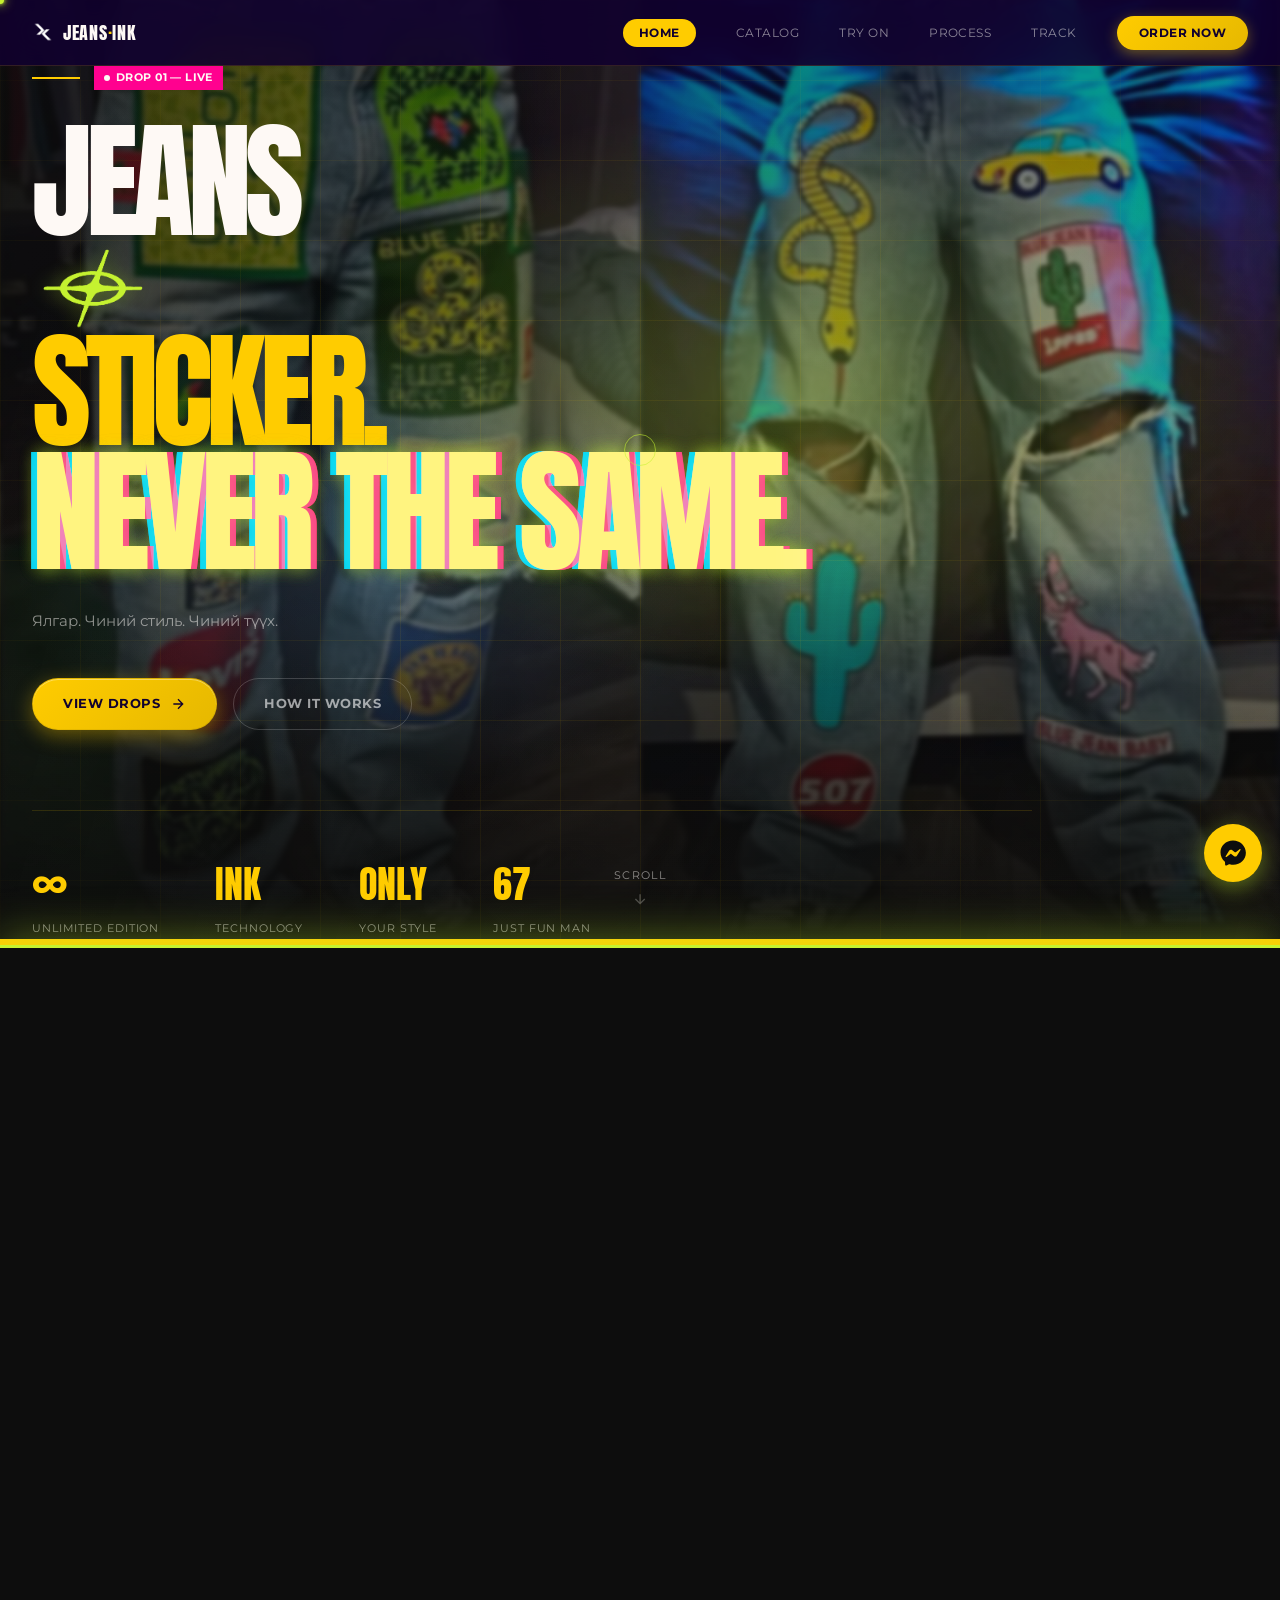
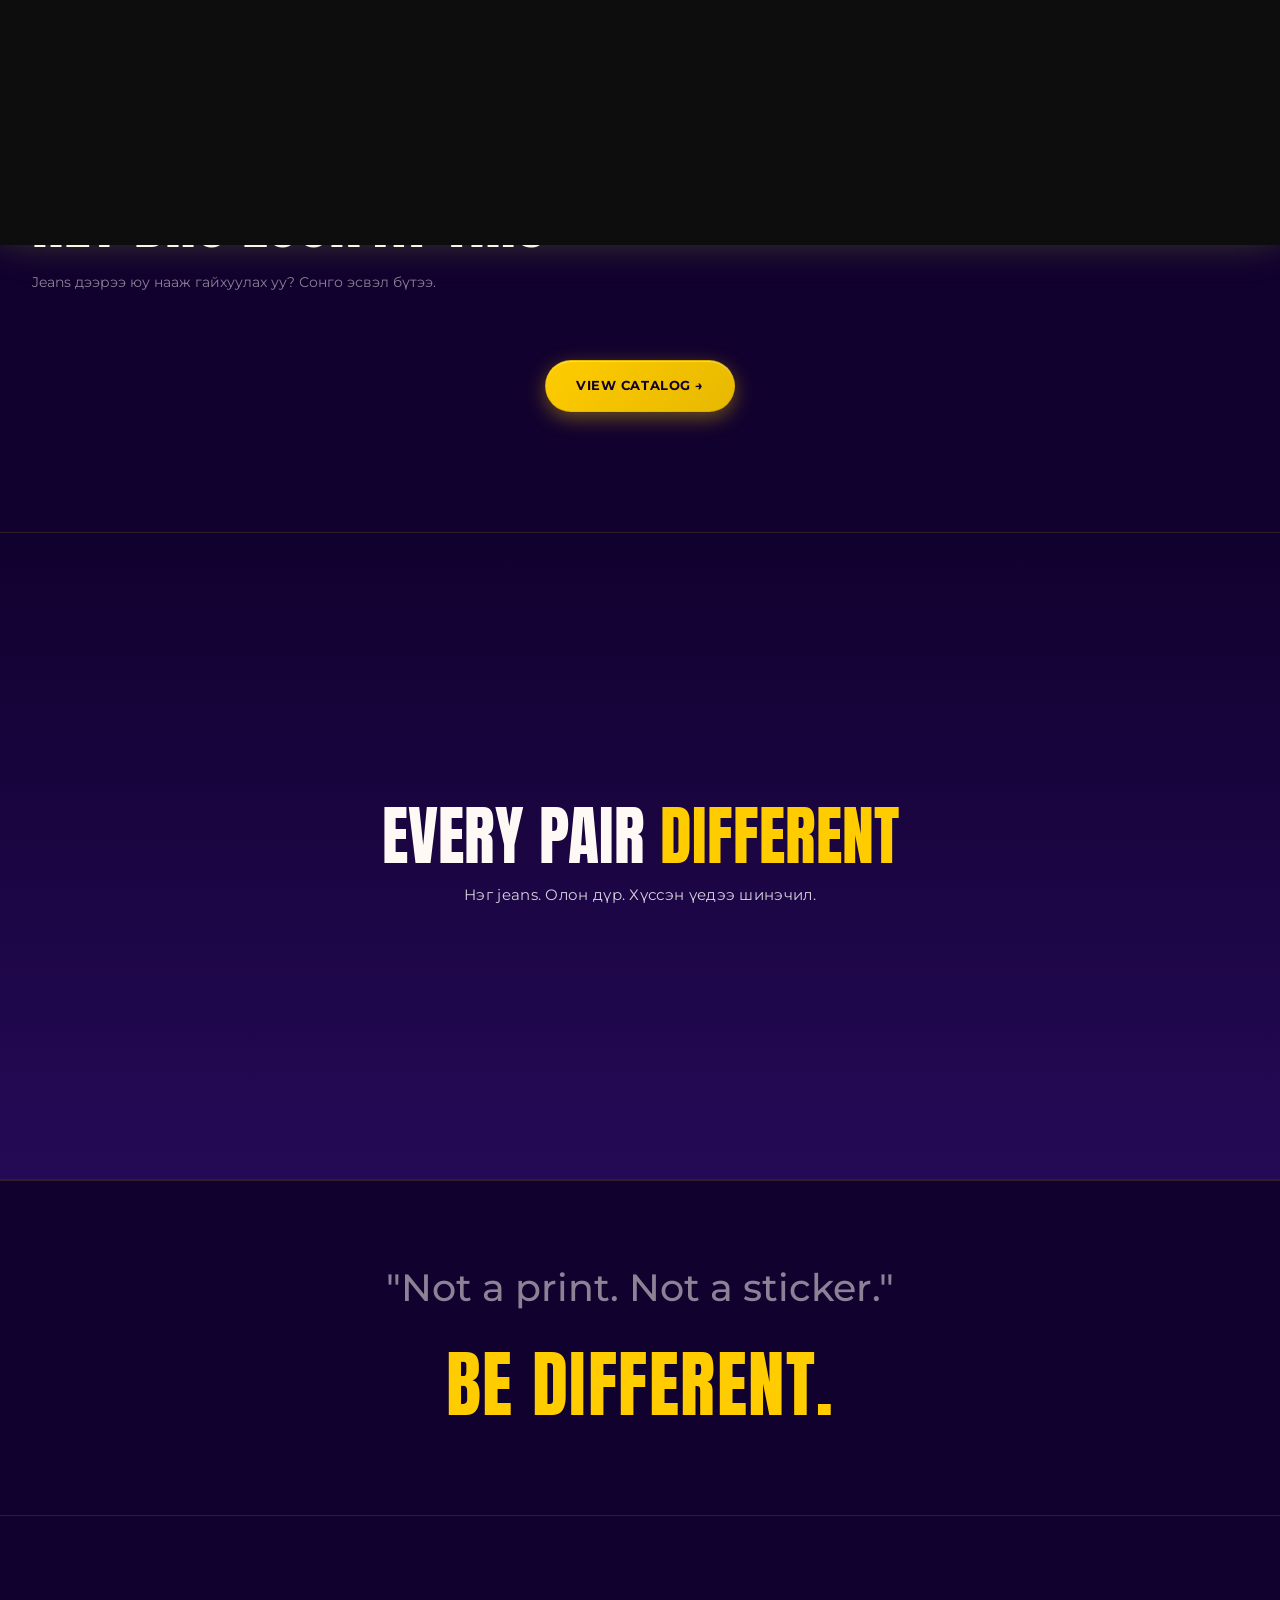
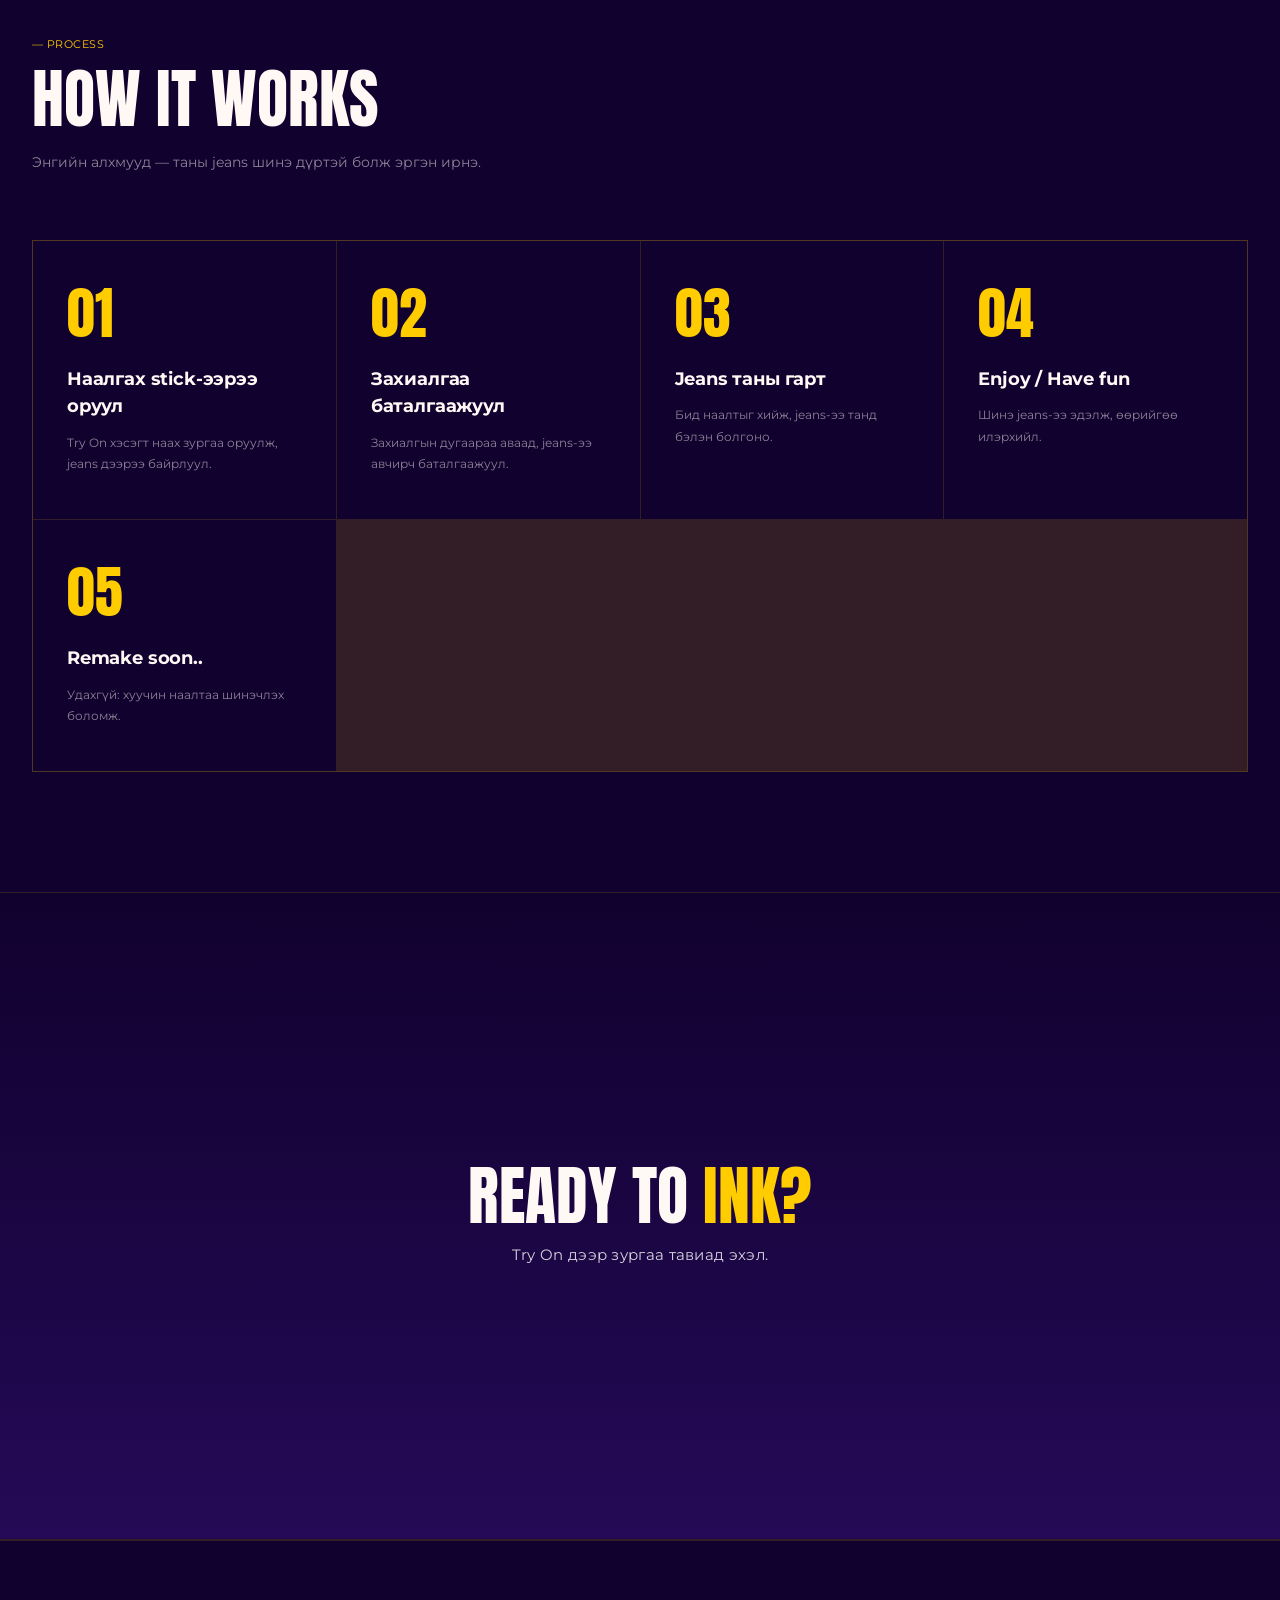
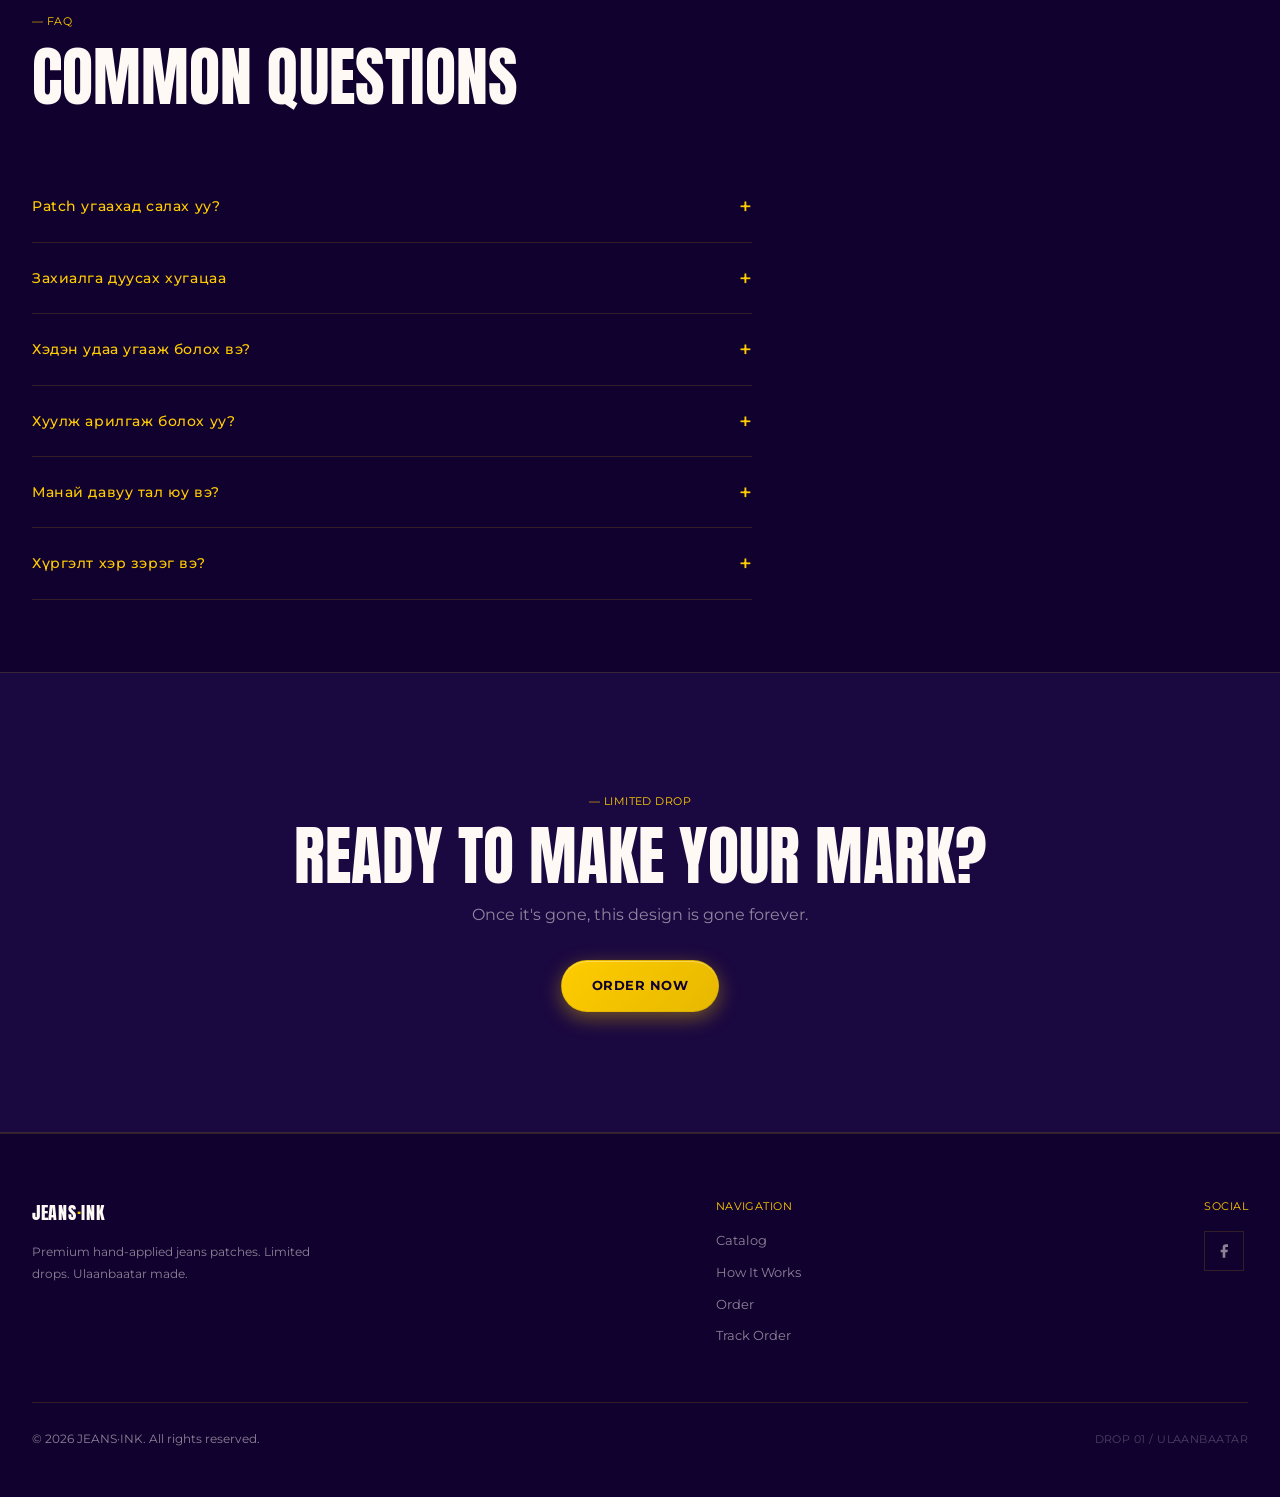
==== index.html @ ff785c1e "fix: restore HTML encoding (UTF-8) broken by PowerShell Set-Content Mongolian Cyrillic and special c" ====
<!DOCTYPE html>
<html lang="mn">
<head>
  <meta charset="UTF-8">
  <meta name="viewport" content="width=device-width, initial-scale=1.0">
  <meta name="description" content="Өөрийн jeans дээрээ премиум наалт (patch). Нэг jeans, мянган дүр. A4 29,000₮ / A3 49,000₮. Улаанбаатар.">
  <meta property="og:type" content="website">
  <meta property="og:site_name" content="JEANS·INK">
  <meta property="og:title" content="JEANS·INK — Premium jeans patches">
  <meta property="og:description" content="Өөрийн jeans дээрээ премиум наалт. Нэг jeans, мянган дүр.">
  <meta property="og:url" content="https://jeans-ink.pages.dev/">
  <meta property="og:image" content="https://jeans-ink.pages.dev/assets/og.jpg?v=1">
  <meta property="og:image:width" content="1200">
  <meta property="og:image:height" content="630">
  <meta name="twitter:card" content="summary_large_image">
  <meta name="theme-color" content="#0D0D0D">
  <title>JEANS INK — Premium Jeans Patch | UB</title>
  <meta name="description" content="Limited edition jeans patches. Hand-applied. Made in Ulaanbaatar.">
  <link rel="stylesheet" href="css/style.css?v=17">
  <style>
    /* Home-specific extras */
    .featured-strip {
      background: var(--accent);
      padding: 12px 0; overflow: hidden;
      white-space: nowrap;
    }
    .featured-strip-inner {
      display: inline-flex; gap: 48px;
      animation: marquee 18s linear infinite;
      font-family: 'Montserrat', monospace;
      font-size: 0.75rem; font-weight: 700;
      letter-spacing: 0.12em; text-transform: uppercase;
      color: #0E0E0E;
    }
    @keyframes marquee { from{transform:translateX(0)} to{transform:translateX(-50%)} }

    .home-catalog-preview {
      display: grid;
      grid-template-columns: repeat(4, 1fr);
      gap: 16px;
    }
    @media(max-width:900px){ .home-catalog-preview{grid-template-columns:repeat(2,1fr);} }
    @media(max-width:480px){ .home-catalog-preview{grid-template-columns:repeat(2,1fr); gap:10px;} }

    .preview-card {
      aspect-ratio: 1;
      background: var(--bg-2);
      border: 1px solid var(--border);
      border-radius: 8px;
      display: flex; align-items: center; justify-content: center;
      position: relative; overflow: hidden;
      transition: all 0.3s;
    }
    .preview-card:hover {
      border-color: var(--accent);
      transform: scale(1.02);
    }
    .preview-card svg { width: 50%; height: 50%; opacity: 0.85; }
    .preview-card-label {
      position: absolute; bottom: 10px; left: 10px;
      font-family: 'Montserrat', monospace;
      font-size: 0.6rem; color: var(--text-muted);
      letter-spacing: 0.08em;
    }

    .brand-statement {
      padding: 80px 0;
      border-top: 1px solid var(--border);
      border-bottom: 1px solid var(--border);
      text-align: center;
    }
    .brand-statement blockquote {
      font-size: clamp(1.4rem, 3.5vw, 2.4rem);
      font-weight: 500; line-height: 1.4;
      color: var(--text-muted); max-width: 800px;
      margin: 0 auto;
    }
    .brand-statement blockquote em { font-style: normal; color: var(--text); }

    .faq-list { display: flex; flex-direction: column; gap: 0; }
    .faq-item {
      border-bottom: 1px solid var(--border);
      padding: 24px 0;
    }
    .faq-q {
      display: flex; align-items: center; justify-content: space-between;
      cursor: pointer; font-weight: 500; font-size: 1rem;
    }
    .faq-q { gap: 16px; }
    .faq-q > span:first-child { flex: 1; color: var(--accent); }   /* асуултын текст — neon ногоон */
    .faq-icon {
      color: var(--accent); font-size: 1.4rem; line-height: 1;
      display: inline-block; flex-shrink: 0;
      transition: transform 0.35s cubic-bezier(.34,1.56,.64,1);
    }
    .faq-q:hover .faq-icon { transform: scale(1.18); }
    .faq-a {
      overflow: hidden; max-height: 0; opacity: 0;
      margin-top: 0; transform: translateY(-6px) scale(.98);
      font-size: 0.9rem; color: var(--text-muted); line-height: 1.7;
      transition: max-height .45s cubic-bezier(.22,1,.36,1),
                  opacity .3s ease,
                  transform .42s cubic-bezier(.34,1.56,.64,1),
                  margin-top .3s ease;
    }
    .faq-item.open .faq-a {
      max-height: 500px; opacity: 1; margin-top: 14px;
      transform: translateY(0) scale(1);
      animation: faqPop 0.45s cubic-bezier(.34,1.56,.64,1);
    }
    .faq-item.open .faq-icon { transform: rotate(45deg) scale(1.15); }
    @keyframes faqPop {
      0%   { transform: translateY(-6px) scale(.97); }
      55%  { transform: translateY(0) scale(1.02); }
      100% { transform: translateY(0) scale(1); }
    }

    /* ── Animated hero background ── */
    .hero-bg-img { position:absolute; inset:0; z-index:0; overflow:hidden; }
    .hero-bg-img::before {
      content:''; position:absolute; inset:-6%;
      background:url('assets/baba.webp?v=1') center/cover no-repeat;
      filter: blur(2px) brightness(0.92) saturate(1.22);
      transform: scale(1.08);
      animation: heroKen 28s ease-in-out infinite alternate;
      will-change: transform;
    }
    .hero-bg-img::after {
      content:''; position:absolute; inset:0;
      background:
        linear-gradient(105deg, rgba(13,13,13,0.82) 0%, rgba(13,13,13,0.42) 48%, rgba(13,13,13,0.18) 100%),
        linear-gradient(to bottom, rgba(13,13,13,0.12) 58%, #0D0D0D 100%);
    }
    @keyframes heroKen {
      0%   { transform: scale(1.08) translate(0,0); }
      100% { transform: scale(1.2) translate(-2.5%, -2%); }
    }
    /* neon glow pulse over the scene */
    .hero-bg-img .hero-glow {
      position:absolute; inset:0; z-index:1; pointer-events:none;
      background:
        radial-gradient(ellipse 55% 45% at 62% 42%, rgba(197,242,48,0.28), transparent 70%),
        radial-gradient(ellipse 40% 35% at 30% 60%, rgba(99,179,237,0.18), transparent 72%);
      animation: heroGlow 5s ease-in-out infinite;
    }
    @keyframes heroGlow { 0%,100%{ opacity:.55 } 50%{ opacity:1 } }
    .hero-bg-grid { z-index:0; }
    /* Утсанд босоо crop ашиглах */
    @media (max-width:600px) {
      .hero-bg-img::before { background-image:url('assets/tete.webp?v=2'); filter: blur(2px) brightness(0.9) saturate(1.22); }
    }
    /* keep each headline line on a single row + size to fill mobile width */
    .hero-title { font-size: clamp(2.6rem, 12.2vw, 8rem); letter-spacing:-0.05em;
      white-space:nowrap; word-break:keep-all; overflow-wrap:normal; }
    .hero-title .hl1 { white-space:nowrap; display:inline-block; }
    .hero-glitch { font-size:1.06em; white-space:nowrap; display:inline-block; }
    /* star icon replacing the "+" in the headline */
    .hero-star { height:0.72em; width:auto; vertical-align:-0.06em; margin:0 0.04em;
      filter: drop-shadow(0 0 10px rgba(197,242,48,0.45));
      animation: starSpin 9s linear infinite; transform-origin:50% 50%; }
    @keyframes starSpin { to { transform: rotate(360deg); } }
    @media (prefers-reduced-motion: reduce) { .hero-star { animation:none; } }
    /* ── Hero "Never the same." — horizontal glitch + scatter/mass effect ── */
    .hero-glitch { position:relative; display:inline-block;
      text-shadow: 6px 0 rgba(255,46,99,.7), -6px 0 rgba(0,200,255,.6), 0 0 18px rgba(197,242,48,.25);
      animation: glitchFlick 2.4s infinite steps(1); }
    .hero-glitch::before, .hero-glitch::after {
      content:attr(data-text); position:absolute; left:0; top:0; width:100%; pointer-events:none;
    }
    .hero-glitch::before { color:#C5F230; animation:glitchA 1.6s infinite steps(1); }
    .hero-glitch::after  { color:#ff2e63; animation:glitchB 1.1s infinite steps(1); mix-blend-mode:screen; }
    /* horizontal scan band sweeping left→right */
    .hg-scan { position:absolute; left:0; top:0; width:100%; height:100%; pointer-events:none; z-index:2;
      background:linear-gradient(90deg,#3b6bff,#a855f7,#6d8bff); -webkit-background-clip:text; background-clip:text; color:transparent;
      -webkit-mask-image:linear-gradient(to right, transparent 30%, #000 42%, #000 58%, transparent 70%);
              mask-image:linear-gradient(to right, transparent 30%, #000 42%, #000 58%, transparent 70%);
      -webkit-mask-size:320% 100%; mask-size:320% 100%;
      animation:hgScan 2.2s linear infinite; mix-blend-mode:screen; }
    @keyframes hgScan { 0%{ -webkit-mask-position:0 0; mask-position:0 0; } 100%{ -webkit-mask-position:100% 0; mask-position:100% 0; } }
    /* glitchA — horizontal slices shift left/right only */
    @keyframes glitchA {
      0%   { clip-path:inset(0 0 88% 0);   transform:translate(-18px, 0) skewX(-3deg); }
      10%  { clip-path:inset(12% 0 72% 0); transform:translate(22px, 0); }
      20%  { clip-path:inset(30% 0 55% 0); transform:translate(-14px, 0) skewX(2deg); }
      30%  { clip-path:inset(55% 0 28% 0); transform:translate(26px, 0); }
      40%  { clip-path:inset(72% 0 10% 0); transform:translate(-20px, 0) skewX(-4deg); }
      50%  { clip-path:inset(20% 0 68% 0); transform:translate(16px, 0); }
      60%  { clip-path:inset(44% 0 40% 0); transform:translate(-28px, 0) skewX(3deg); }
      70%  { clip-path:inset(80% 0 5% 0);  transform:translate(12px, 0); }
      80%  { clip-path:inset(8% 0 80% 0);  transform:translate(-22px, 0) skewX(-2deg); }
      90%  { clip-path:inset(60% 0 22% 0); transform:translate(30px, 0); }
      100% { clip-path:inset(35% 0 48% 0); transform:translate(-10px, 0); }
    }
    /* glitchB — different slices, opposite side shifts + scatter */
    @keyframes glitchB {
      0%   { clip-path:inset(5% 0 85% 0);  transform:translate(20px, 0) scaleX(1.03); }
      14%  { clip-path:inset(66% 0 18% 0); transform:translate(-24px, 0); }
      28%  { clip-path:inset(38% 0 44% 0); transform:translate(32px, 0) scaleX(0.97) skewX(-5deg); }
      42%  { clip-path:inset(16% 0 70% 0); transform:translate(-16px, 0); }
      56%  { clip-path:inset(78% 0 8% 0);  transform:translate(28px, 0) scaleX(1.04); }
      70%  { clip-path:inset(50% 0 32% 0); transform:translate(-32px, 0) skewX(4deg); }
      84%  { clip-path:inset(24% 0 58% 0); transform:translate(18px, 0); }
      100% { clip-path:inset(90% 0 2% 0);  transform:translate(-26px, 0) scaleX(0.96); }
    }
    /* mass scatter — whole text жирэлзэх */
    @keyframes glitchFlick {
      0%,4%,6%,12%,14%,100% { opacity:1;  transform:none; }
      5%   { opacity:.6; transform:translate(-4px,0) skewX(-2deg); }
      13%  { opacity:.8; transform:translate(5px,0)  scaleX(1.02); }
      48%  { opacity:1;  transform:none; }
      49%  { opacity:.75; transform:translate(-6px,0) skewX(3deg); }
      50%  { opacity:1;  transform:none; }
      74%  { opacity:1;  transform:none; }
      75%  { opacity:.5; transform:translate(8px,0) scaleX(0.98) skewX(-4deg); }
      76%  { opacity:1;  transform:none; }
    }
    @media (prefers-reduced-motion: reduce) {
      .hero-bg-img::before, .hero-bg-img .hero-glow { animation:none; }
      .hero-glitch { animation:none; text-shadow:none; }
      .hero-glitch::before, .hero-glitch::after { animation:none; content:none; }
      .hg-scan { display:none; }
    }
  </style>
</head>
<body class="theme-dark">

<!-- ── NAV ── -->
<nav class="nav">
  <div class="container nav-inner">
    <a href="index.html" class="nav-logo mono"><img src="assets/logo-nav.png" alt="JEANS·INK" style="margin-right:9px">JEANS<span>·</span>INK</a>
    <ul class="nav-links">
      <li><a href="index.html">Home</a></li>
      <li><a href="catalog.html">Catalog</a></li>
      <li><a href="mockup.html">Try On</a></li>
      <li><a href="how-it-works.html">Process</a></li>
      <li><a href="track.html">Track</a></li>
      <li><a href="order.html" class="nav-cta">Order Now</a></li>
    </ul>
    <button class="nav-burger" id="navBurger" aria-label="Menu">
      <span></span><span></span><span></span>
    </button>
  </div>
</nav>
<div class="nav-mobile" id="navMobile">
  <a href="index.html">Home</a>
  <a href="catalog.html">Catalog</a>
  <a href="mockup.html">Try On</a>
  <a href="how-it-works.html">Process</a>
  <a href="track.html">Track Order</a>
  <a href="order.html">Order Now →</a>
</div>

<!-- ── HERO ── -->
<section class="hero">
  <div class="hero-bg-img"><div class="hero-glow"></div></div>
  <div class="hero-bg-grid"></div>
  <div class="container">
    <div class="hero-content">
      <div class="hero-eyebrow">
        <div class="hero-eyebrow-line"></div>
        <span class="badge badge-live mono">Drop 01 — Live</span>
      </div>

      <h1 class="hero-title">
        <span class="hl1">Jeans <img src="assets/star-icon.png?v=1" alt="+" class="hero-star"> <em>Sticker.</em></span><br>
        <em class="hero-glitch" data-text="Never the same."><span class="hg-scan" aria-hidden="true">Never the same.</span>Never the same.</em>
      </h1>

      <p class="hero-sub">
        Ялгар. Чиний стиль. Чиний түүх.
      </p>

      <div class="hero-actions">
        <a href="catalog.html" class="btn btn-primary">
          View Drops
          <svg width="16" height="16" viewBox="0 0 24 24" fill="none" stroke="currentColor" stroke-width="2"><path d="M5 12h14M12 5l7 7-7 7"/></svg>
        </a>
        <a href="how-it-works.html" class="btn btn-outline" style="color:rgba(255,255,255,0.7);border-color:rgba(255,255,255,0.22);opacity:0.85">How It Works</a>
      </div>

      <div class="hero-stats">
        <div class="stat-item">
          <span class="stat-num" style="font-family:'Montserrat',sans-serif;font-weight:800">∞</span>
          <span class="stat-label">Unlimited edition</span>
        </div>
        <div class="stat-item">
          <span class="stat-num">INK</span>
          <span class="stat-label">Technology</span>
        </div>
        <div class="stat-item">
          <span class="stat-num">ONLY</span>
          <span class="stat-label">Your style</span>
        </div>
        <div class="stat-item">
          <span class="stat-num">67</span>
          <span class="stat-label">just fun man</span>
        </div>
      </div>
    </div>
  </div>
  <div class="hero-scroll">
    <span>Scroll</span>
    <svg viewBox="0 0 24 24" fill="none" stroke="currentColor" stroke-width="2"><path d="M12 5v14M5 12l7 7 7-7"/></svg>
  </div>
</section>

<!-- ── MARQUEE ── -->
<div class="featured-strip">
  <div class="featured-strip-inner">
    <span>ONLY ON JEANS</span><span>·</span>
    <span>INK TECHNOLOGY</span><span>·</span>
    <span>LIMITED EDITION</span><span>·</span>
    <span>HAND APPLIED</span><span>·</span>
    <span>JEANS-INK</span><span>·</span>
    <span>YOUR CHOICE</span><span>·</span>
    <span>DIFFERENT</span><span>·</span>
    <span>ONLY ON JEANS</span><span>·</span>
    <span>INK TECHNOLOGY</span><span>·</span>
    <span>LIMITED EDITION</span><span>·</span>
    <span>HAND APPLIED</span><span>·</span>
    <span>JEANS-INK</span><span>·</span>
    <span>YOUR CHOICE</span><span>·</span>
    <span>DIFFERENT</span><span>·</span>
  </div>
</div>

<!-- IMG BAND 1 -->
<section class="imgband" style="background-image:url('assets/bg-2.jpg')">
  <div class="imgband-inner">
    <h2>Your jeans. <em>Your story.</em></h2>
    <p>Ялгар. Чиний стиль, чиний түүх.</p>
  </div>
</section>

<!-- ── CATALOG PREVIEW ── -->
<section class="section">
  <div class="container">
    <div class="section-header reveal">
      <span class="tag mono">— DROP 01</span>
      <h2>Hey bro look at this</h2>
      <p>Jeans дээрээ юу нааж гайхуулах уу? Сонго эсвэл бүтээ.</p>
    </div>

    <div class="text-center reveal">
      <a href="catalog.html" class="btn btn-primary">
        View Catalog →
      </a>
    </div>
  </div>
</section>

<!-- IMG BAND 2 -->
<section class="imgband" style="background-image:url('assets/bg-3.jpg')">
  <div class="imgband-inner">
    <h2>Every pair <em>different</em></h2>
    <p>Нэг jeans. Олон дүр. Хүссэн үедээ шинэчил.</p>
  </div>
</section>

<!-- ── BRAND STATEMENT ── -->
<div class="brand-statement">
  <div class="container">
    <blockquote class="reveal">
      "Not a print. Not a sticker."<br>
      <em style="display:inline-block;margin-top:18px;font-family:'Anton',sans-serif;font-size:1.9em;font-weight:400;letter-spacing:.02em;color:var(--accent)">BE DIFFERENT.</em>
    </blockquote>
  </div>
</div>

<!-- ── HOW IT WORKS MINI ── -->
<section class="section">
  <div class="container">
    <div class="section-header reveal">
      <span class="tag mono">— Process</span>
      <h2>How It Works</h2>
      <p>Энгийн алхмууд — таны jeans шинэ дүртэй болж эргэн ирнэ.</p>
    </div>

    <div class="steps-grid">
      <div class="step-item reveal reveal-delay-1">
        <div class="step-num">01</div>
        <div class="step-title">Наалгах stick-ээрээ оруул</div>
        <div class="step-desc">Try On хэсэгт наах зургаа оруулж, jeans дээрээ байрлуул.</div>
      </div>
      <div class="step-item reveal reveal-delay-2">
        <div class="step-num">02</div>
        <div class="step-title">Захиалгаа баталгаажуул</div>
        <div class="step-desc">Захиалгын дугаараа аваад, jeans-ээ авчирч баталгаажуул.</div>
      </div>
      <div class="step-item reveal reveal-delay-3">
        <div class="step-num">03</div>
        <div class="step-title">Jeans таны гарт</div>
        <div class="step-desc">Бид наалтыг хийж, jeans-ээ танд бэлэн болгоно.</div>
      </div>
      <div class="step-item reveal reveal-delay-4">
        <div class="step-num">04</div>
        <div class="step-title">Enjoy / Have fun</div>
        <div class="step-desc">Шинэ jeans-ээ эдэлж, өөрийгөө илэрхийл.</div>
      </div>
      <div class="step-item reveal reveal-delay-4">
        <div class="step-num">05</div>
        <div class="step-title">Remake soon..</div>
        <div class="step-desc">Удахгүй: хуучин наалтаа шинэчлэх боломж.</div>
      </div>
    </div>
  </div>
</section>

<!-- IMG BAND 3 -->
<section class="imgband" style="background-image:url('assets/bg-1.jpg')">
  <div class="imgband-inner">
    <h2>Ready to <em>ink?</em></h2>
    <p>Try On дээр зургаа тавиад эхэл.</p>
  </div>
</section>

<!-- ── FAQ ── -->
<section class="section-sm" style="border-top:1px solid var(--border)">
  <div class="container">
    <div class="section-header reveal">
      <span class="tag mono">— FAQ</span>
      <h2>Common Questions</h2>
    </div>
    <div style="max-width:720px">
      <div class="faq-list">
        <div class="faq-item reveal">
          <div class="faq-q" onclick="this.parentElement.classList.toggle('open')">
            <span class="mono" style="font-size:0.9rem">Patch угаахад салах уу?</span>
            <span class="faq-icon">+</span>
          </div>
          <div class="faq-a">Үгүй. Heat-press технологиор бэхэлдэг учир 30°C-д урвуу талаас угаахад асуудалгүй. Уурын индүүгээр шууд индүүдэхгүй байгаарай.</div>
        </div>
        <div class="faq-item reveal reveal-delay-1">
          <div class="faq-q" onclick="this.parentElement.classList.toggle('open')">
            <span class="mono" style="font-size:0.9rem">Захиалга дуусах хугацаа</span>
            <span class="faq-icon">+</span>
          </div>
          <div class="faq-a">Jeans-ээ хүлээн авснаас хойш 2–3 ажлын өдөр. Ажил дууссан тухай Messenger-ээр мэдэгдэнэ.</div>
        </div>
        <div class="faq-item reveal reveal-delay-2">
          <div class="faq-q" onclick="this.parentElement.classList.toggle('open')">
            <span class="mono" style="font-size:0.9rem">Хэдэн удаа угааж болох вэ?</span>
            <span class="faq-icon">+</span>
          </div>
          <div class="faq-a">Эхний 50+ угаалтанд тэсвэртэй. Автомат болон хагас автомат угаалгын машинаар угааж болно. Гол нь угаах явцад мушгиж таталгүй (хэвлэл хагарч эвдэрнэ). Угаалгын машинаар сэгсэрч, нарны шууд тусгалаас хол газар хатаана.</div>
        </div>
        <div class="faq-item reveal reveal-delay-3">
          <div class="faq-q" onclick="this.parentElement.classList.toggle('open')">
            <span class="mono" style="font-size:0.9rem">Хуулж арилгаж болох уу?</span>
            <span class="faq-icon">+</span>
          </div>
          <div class="faq-a">Тийм — тусгай бодисоор арилгадаг. Анхаар: spirt болон acetone шингэн ашиглавал jeans-ний будагт нөлөөлөх эрсдэлтэй.</div>
        </div>
        <div class="faq-item reveal reveal-delay-3">
          <div class="faq-q" onclick="this.parentElement.classList.toggle('open')">
            <span class="mono" style="font-size:0.9rem">Манай давуу тал юу вэ?</span>
            <span class="faq-icon">+</span>
          </div>
          <div class="faq-a">Наасан стикерээсээ уйдвал хуулж аваад өөр стикер наах боломжтой — нэг jeans, олон дүр.</div>
        </div>
        <div class="faq-item reveal reveal-delay-4">
          <div class="faq-q" onclick="this.parentElement.classList.toggle('open')">
            <span class="mono" style="font-size:0.9rem">Хүргэлт хэр зэрэг вэ?</span>
            <span class="faq-icon">+</span>
          </div>
          <div class="faq-a">УБ дотор: 10,000₮ (тогтмол). Эсвэл өөрөө ирж авах боломжтой.</div>
        </div>
      </div>
    </div>
  </div>
</section>

<!-- ── CTA BAND ── -->
<section class="section" style="background:var(--bg-2); border-top:1px solid var(--border); border-bottom:1px solid var(--border)">
  <div class="container text-center">
    <div class="reveal">
      <span class="tag mono" style="display:block; margin-bottom:16px">— Limited Drop</span>
      <h2 style="margin-bottom:16px">Ready to make your mark?</h2>
      <p style="color:var(--text-muted); max-width:440px; margin:0 auto 32px">
        Once it's gone, this design is gone forever.
      </p>
      <a href="order.html" class="btn btn-primary">Order Now</a>
    </div>
  </div>
</section>

<!-- ── FOOTER ── -->
<footer class="footer">
  <div class="container">
    <div class="footer-inner">
      <div class="footer-brand">
        <span class="nav-logo mono">JEANS<span style="color:var(--accent)">·</span>INK</span>
        <p>Premium hand-applied jeans patches. Limited drops. Ulaanbaatar made.</p>
      </div>
      <div>
        <p class="tag mono" style="margin-bottom:16px">Navigation</p>
        <div class="footer-links">
          <a href="catalog.html">Catalog</a>
          <a href="how-it-works.html">How It Works</a>
          <a href="order.html">Order</a>
          <a href="track.html">Track Order</a>
        </div>
      </div>
      <div>
        <p class="tag mono" style="margin-bottom:16px">Social</p>
        <div class="footer-social">
          <a href="#" title="Facebook">
            <svg width="16" height="16" viewBox="0 0 24 24" fill="currentColor"><path d="M18 2h-3a5 5 0 0 0-5 5v3H7v4h3v8h4v-8h3l1-4h-4V7a1 1 0 0 1 1-1h3z"/></svg>
          </a>
          <a href="#" title="Instagram">
            <svg width="16" height="16" viewBox="0 0 24 24" fill="none" stroke="currentColor" stroke-width="2"><rect x="2" y="2" width="20" height="20" rx="5"/><path d="M16 11.37A4 4 0 1 1 12.63 8 4 4 0 0 1 16 11.37z"/><line x1="17.5" y1="6.5" x2="17.51" y2="6.5"/></svg>
          </a>
        </div>
      </div>
    </div>
    <div class="footer-bottom">
      <p>© 2026 JEANS·INK. All rights reserved.</p>
      <p class="mono" style="font-size:0.7rem; color:var(--text-dim)">DROP 01 / ULAANBAATAR</p>
    </div>
  </div>
</footer>

<script src="js/main.js?v=5"></script>
</body>
</html>
---- css/style.css ----
/* ============================================
   JEANS·INK — Editorial / Swiss Brutalist
   ============================================ */

@import url('https://fonts.googleapis.com/css2?family=Anton&family=Montserrat:wght@400;500;600;700;800;900&display=swap');

/* ── Base palette ── */
:root {
  --accent:       #ffcc00;            /* JEANS YELLOW  */
  --accent-dim:   rgba(255,204,0,0.16);
  --accent-dark:  #e6b800;
  --accent-2:     #ff018f;            /* HOT PINK      */
  --accent-2-dim: rgba(255,1,143,0.14);
  --lime-soft:    rgba(255,204,0,0.20); /* soft yellow surface */
  --purple-deep:  #2a0c62;            /* DEEP PURPLE   */
  --char:         #2a0c62;
  --ink:          #11012e;            /* DARK NAVY     */
  --white:        #FEF9F5;
  --red:          #F0401E;
  --nav-h:        66px;

  /* default = DARK theme */
  --bg:          #11012e;
  --bg-2:        #1a0840;
  --bg-3:        #2a0c62;
  --border:      rgba(255,204,0,0.14);
  --border-2:    rgba(255,204,0,0.28);
  --text:        #FEF9F5;
  --text-muted:  rgba(254,249,245,0.52);
  --text-dim:    rgba(254,249,245,0.26);
}

/* ── THEME: light ── */
body.theme-light {
  --bg:          #FEF9F5;
  --bg-2:        #FFFFFF;
  --bg-3:        #f3eeff;
  --border:      #E6DFD8;
  --border-2:    #D2CBC2;
  --text:        #11012e;
  --text-muted:  #6E6A66;
  --text-dim:    #B3ABA3;
  background: #FEF9F5; color: #11012e;
}

/* ── THEME: dark ── */
body.theme-dark {
  --bg:          #11012e;
  --bg-2:        #1a0840;
  --bg-3:        #2a0c62;
  --border:      rgba(255,204,0,0.14);
  --border-2:    rgba(255,204,0,0.30);
  --text:        #FEF9F5;
  --text-muted:  rgba(254,249,245,0.52);
  --text-dim:    rgba(254,249,245,0.26);
  background: #11012e; color: #FEF9F5;
}

/* ── THEME: orange ── */
body.theme-orange {
  --bg:          #F0401E;
  --bg-2:        #E5391A;
  --bg-3:        #D63414;
  --border:      rgba(0,0,0,0.16);
  --border-2:    rgba(0,0,0,0.30);
  --text:        #0E0E0E;
  --text-muted:  rgba(14,14,14,0.62);
  --text-dim:    rgba(14,14,14,0.38);
  --accent:      #0E0E0E;
  --accent-dim:  rgba(0,0,0,0.10);
  --accent-dark: #000000;
  background: #F0401E; color: #0E0E0E;
}

*, *::before, *::after { box-sizing: border-box; margin: 0; padding: 0; }

html { scroll-behavior: smooth; font-size: 16px; -webkit-text-size-adjust: 100%; }

body {
  background: var(--bg);
  color: var(--text);
  font-family: 'Montserrat', sans-serif;
  line-height: 1.55;
  overflow-x: hidden;
  -webkit-font-smoothing: antialiased;
  transition: background 0.3s, color 0.3s;
}

a { color: inherit; text-decoration: none; }
img { display: block; max-width: 100%; }
button { cursor: pointer; border: none; background: none; font-family: inherit; color: inherit; }
ul { list-style: none; }

/* ============================================
   TYPOGRAPHY — tight neo-grotesque
   ============================================ */
.mono { font-family: 'Montserrat', monospace; }
.accent-text { color: var(--accent); }
.muted { color: var(--text-muted); }

h1 {
  font-size: clamp(3rem, 9vw, 8rem);
  font-weight: 800; line-height: 0.92;
  letter-spacing: -0.04em; text-transform: uppercase;
}
h2 {
  font-size: clamp(2rem, 5vw, 4rem);
  font-weight: 800; line-height: 0.95;
  letter-spacing: -0.035em; text-transform: uppercase;
}
h3 { font-size: clamp(1.1rem, 2.5vw, 1.6rem); font-weight: 700; letter-spacing: -0.02em; }
h4 { font-weight: 700; letter-spacing: -0.01em; }

/* Display oversize number */
.big-num {
  font-weight: 900;
  font-size: clamp(6rem, 22vw, 20rem);
  line-height: 0.8; letter-spacing: -0.05em;
  color: var(--accent);
}

/* ============================================
   LAYOUT
   ============================================ */
.container { width: 100%; max-width: 1320px; margin: 0 auto; padding: 0 32px; }
.section { padding: 120px 0; }
.section-sm { padding: 72px 0; }
.divider { width: 100%; height: 1px; background: var(--border); }

/* ============================================
   NAVIGATION
   ============================================ */
.nav {
  position: fixed; top: 0; left: 0; right: 0;
  height: var(--nav-h);
  background: color-mix(in srgb, var(--bg) 88%, transparent);
  backdrop-filter: blur(14px);
  border-bottom: 1px solid var(--border);
  z-index: 1000; display: flex; align-items: center;
}
.nav-inner { display: flex; align-items: center; justify-content: space-between; width: 100%; }
.nav-logo {
  font-family: 'Montserrat', sans-serif;
  font-size: 1.15rem; font-weight: 800;
  letter-spacing: -0.03em; color: var(--text);
}
.nav-logo span { color: var(--accent); }
.nav-links { display: flex; gap: 40px; align-items: center; }
.nav-links a {
  font-family: 'Montserrat', monospace;
  font-size: 0.74rem; font-weight: 400;
  letter-spacing: 0.04em; text-transform: uppercase;
  color: var(--text-muted); transition: color 0.2s;
}
.nav-links a:hover { color: var(--text); }
.nav-links a.active:not(.nav-cta) {
  color: #11012e; background: #ffcc00;
  padding: 7px 16px; border-radius: 999px; font-weight: 700;
}
.nav-cta {
  background: linear-gradient(135deg, #ffcc00, #e6b800);
  color: #11012e !important;
  padding: 10px 22px; border-radius: 999px;
  font-weight: 700 !important; transition: all 0.2s !important;
  box-shadow: 0 4px 14px rgba(255,204,0,0.38);
}
.nav-cta:hover { transform: translateY(-1px); box-shadow: 0 7px 20px rgba(255,204,0,0.55); }
.nav-mobile a.active { color: var(--accent); }

.nav-burger { display: none; flex-direction: column; gap: 5px; width: 30px; padding: 4px 0; }
.nav-burger span { display: block; height: 2px; background: var(--text); transition: 0.3s; }

.nav-mobile {
  display: none; position: fixed; top: var(--nav-h); left: 0; right: 0;
  background: var(--bg-2); border-bottom: 1px solid var(--border);
  padding: 24px 32px; flex-direction: column; gap: 4px; z-index: 999;
}
.nav-mobile.open { display: flex; }
.nav-mobile a {
  font-family: 'Montserrat', monospace;
  font-size: 0.9rem; text-transform: uppercase; letter-spacing: 0.04em;
  color: var(--text-muted); padding: 14px 0;
  border-bottom: 1px solid var(--border); transition: color 0.2s;
}
.nav-mobile a:hover { color: var(--accent); }

@media (max-width: 820px) {
  .nav-links { display: none; }
  .nav-burger { display: flex; }
}

/* ============================================
   BUTTONS — square, bold
   ============================================ */
.btn {
  display: inline-flex; align-items: center; gap: 10px;
  padding: 15px 30px;
  font-family: 'Montserrat', monospace;
  font-size: 0.8rem; font-weight: 700;
  letter-spacing: 0.06em; text-transform: uppercase;
  border-radius: 999px; transition: all 0.25s cubic-bezier(.22,1,.36,1); cursor: pointer;
}
.btn-primary {
  background: linear-gradient(135deg, #ffcc00, #e6b800);
  color: #11012e; border: 1px solid rgba(0,0,0,0.08);
  box-shadow: 0 6px 20px rgba(255,204,0,0.38), inset 0 1px 0 rgba(255,255,255,0.35);
}
.btn-primary:hover { transform: translateY(-2px); box-shadow: 0 10px 28px rgba(255,204,0,0.55), inset 0 1px 0 rgba(255,255,255,0.4); }
/* HOT PINK — secondary CTA */
.btn-secondary {
  background: linear-gradient(135deg, #ff018f, #cc006f);
  color: #FEF9F5; border: 1px solid rgba(0,0,0,0.08);
  box-shadow: 0 6px 20px rgba(255,1,143,0.36), inset 0 1px 0 rgba(255,255,255,0.2);
}
.btn-secondary:hover { transform: translateY(-2px); box-shadow: 0 10px 28px rgba(255,1,143,0.52); }
.btn-outline { background: transparent; color: var(--text); border: 1px solid var(--border-2); }
.btn-outline:hover { border-color: var(--accent); color: var(--accent); background: var(--accent-dim); }
.btn-ghost { background: transparent; color: var(--text-muted); border: 1px solid var(--border); }
.btn-ghost:hover { color: var(--text); border-color: var(--border-2); }

/* ============================================
   BADGES / TAGS
   ============================================ */
.badge {
  display: inline-flex; align-items: center; gap: 6px;
  padding: 4px 10px; font-family: 'Montserrat', monospace;
  font-size: 0.66rem; font-weight: 700;
  letter-spacing: 0.08em; text-transform: uppercase; border-radius: 0;
}
.badge-gold { background: var(--accent); color: #11012e; }
.badge-dark { background: var(--bg-3); color: var(--text-muted); border: 1px solid var(--border); }
.badge-sold { background: transparent; color: var(--text-muted); border: 1px solid var(--border-2); }
.badge-live { background: var(--accent-2); color: #FEF9F5; }
.badge-live::before {
  content: ''; display: block; width: 6px; height: 6px;
  background: currentColor; border-radius: 50%; animation: pulse 1.4s infinite;
}
@keyframes pulse { 0%,100%{opacity:1} 50%{opacity:0.35} }

.tag {
  font-family: 'Montserrat', monospace;
  font-size: 0.7rem; letter-spacing: 0.08em;
  text-transform: uppercase; color: var(--accent);
}

/* ============================================
   CARDS
   ============================================ */
.card { background: var(--bg-2); border: 1px solid var(--border); border-radius: 0; overflow: hidden; transition: border-color 0.3s, transform 0.3s; }
.card:hover { border-color: var(--border-2); }

/* ── PATCH CARDS ── */
.patch-grid { display: grid; grid-template-columns: repeat(auto-fill, minmax(290px, 1fr)); gap: 1px; background: var(--border); border: 1px solid var(--border); }
.patch-card { background: var(--bg); overflow: hidden; transition: background 0.25s; cursor: pointer; position: relative; }
.patch-card:hover { background: var(--bg-2); }
.patch-preview { position: relative; background: var(--bg-3); aspect-ratio: 4/5; display: flex; align-items: center; justify-content: center; overflow: hidden; }
.patch-preview img { width: 100%; height: 100%; object-fit: cover; transition: transform 0.55s ease; }
.patch-card:hover .patch-preview img { transform: scale(1.05); }
.patch-preview svg { width: 55%; height: 55%; opacity: 0.9; }
.patch-preview-label { position: absolute; top: 14px; left: 14px; }
.patch-preview-stock { position: absolute; top: 14px; right: 14px; }
.patch-info { padding: 22px; border-top: 1px solid var(--border); }
.patch-code { font-family: 'Montserrat', monospace; font-size: 0.7rem; color: var(--accent); letter-spacing: 0.08em; margin-bottom: 8px; }
.patch-name { font-size: 1.25rem; font-weight: 800; letter-spacing: -0.02em; text-transform: uppercase; margin-bottom: 4px; }
.patch-category { font-family: 'Montserrat', monospace; font-size: 0.7rem; color: var(--text-muted); text-transform: uppercase; letter-spacing: 0.06em; margin-bottom: 18px; }
.patch-footer { display: flex; align-items: center; justify-content: space-between; }
.patch-price { font-family: 'Montserrat', monospace; font-size: 0.95rem; font-weight: 700; }
.patch-price span { font-size: 0.66rem; color: var(--text-muted); display: block; font-weight: 400; margin-top: 2px; }
.stock-bar { height: 2px; background: var(--border); margin-top: 14px; overflow: hidden; }
.stock-fill { height: 100%; background: var(--accent); transition: width 0.8s ease; }

/* ============================================
   HERO
   ============================================ */
.hero { min-height: 100vh; padding-top: var(--nav-h); display: flex; align-items: center; position: relative; overflow: hidden; }
.hero-bg-grid {
  position: absolute; inset: 0;
  background-image: linear-gradient(var(--border) 1px, transparent 1px), linear-gradient(90deg, var(--border) 1px, transparent 1px);
  background-size: 80px 80px; opacity: 0.5;
  mask-image: radial-gradient(ellipse 80% 80% at 50% 50%, black 30%, transparent 100%);
}
.hero-content { position: relative; z-index: 1; max-width: 1000px; }
.hero-eyebrow { display: flex; align-items: center; gap: 14px; margin-bottom: 32px; }
.hero-eyebrow-line { width: 48px; height: 2px; background: var(--accent); }
.hero-title { margin-bottom: 32px; }
.hero-title em { font-style: normal; color: var(--accent); }
.hero-sub { font-family: 'Montserrat', monospace; font-size: 0.95rem; line-height: 1.8; color: var(--text-muted); max-width: 520px; margin-bottom: 44px; }
.hero-actions { display: flex; gap: 16px; flex-wrap: wrap; }
.hero-stats { display: flex; gap: 56px; margin-top: 80px; padding-top: 44px; border-top: 1px solid var(--border); flex-wrap: wrap; }
.stat-num { font-weight: 900; font-size: 2.4rem; letter-spacing: -0.04em; color: var(--accent); display: block; }
.stat-label { font-family: 'Montserrat', monospace; font-size: 0.7rem; text-transform: uppercase; letter-spacing: 0.08em; color: var(--text-muted); }
.hero-scroll { position: absolute; bottom: 32px; left: 50%; transform: translateX(-50%); display: flex; flex-direction: column; align-items: center; gap: 8px; color: var(--text-muted); font-family: 'Montserrat', monospace; font-size: 0.68rem; letter-spacing: 0.12em; text-transform: uppercase; animation: float 2s ease-in-out infinite; }
.hero-scroll svg { width: 16px; opacity: 0.5; }
@keyframes float { 0%,100%{transform:translateX(-50%) translateY(0)} 50%{transform:translateX(-50%) translateY(6px)} }

/* ============================================
   SECTION HEADER (editorial w/ number)
   ============================================ */
.section-header { margin-bottom: 64px; }
.section-header .tag { display: block; margin-bottom: 16px; }
.section-header h2 { margin-bottom: 20px; }
.section-header p { font-family: 'Montserrat', monospace; font-size: 0.9rem; color: var(--text-muted); max-width: 560px; line-height: 1.8; }

/* ============================================
   STEPS (How it works grid)
   ============================================ */
.steps-grid { display: grid; grid-template-columns: repeat(auto-fill, minmax(250px, 1fr)); gap: 1px; background: var(--border); border: 1px solid var(--border); }
.step-item { padding: 44px 34px; background: var(--bg); transition: background 0.3s; position: relative; }
.step-item:hover { background: var(--bg-2); }
.step-num { font-weight: 900; font-size: 3.5rem; line-height: 1; letter-spacing: -0.04em; color: var(--accent); margin-bottom: 24px; }
.step-icon { width: 46px; height: 46px; background: var(--lime-soft); border: 1px solid rgba(255,204,0,0.35); display: flex; align-items: center; justify-content: center; margin-bottom: 22px; color: var(--accent); }
.step-title { font-weight: 700; font-size: 1.1rem; letter-spacing: -0.01em; margin-bottom: 12px; }
.step-desc { font-family: 'Montserrat', monospace; font-size: 0.78rem; color: var(--text-muted); line-height: 1.75; }

/* ============================================
   ORDER / PROCESS shared bits
   ============================================ */
.process-list { display: flex; flex-direction: column; gap: 16px; }
.process-step { display: flex; gap: 16px; align-items: flex-start; }
.process-dot { width: 30px; height: 30px; min-width: 30px; background: var(--accent-2-dim); border: 1px solid var(--accent-2); display: flex; align-items: center; justify-content: center; font-family: 'Montserrat', monospace; font-size: 0.72rem; color: var(--accent-2); font-weight: 700; }
.process-text { font-family: 'Montserrat', monospace; font-size: 0.82rem; color: var(--text-muted); padding-top: 5px; line-height: 1.65; }

/* ============================================
   TRACK
   ============================================ */
.track-form { max-width: 480px; margin: 0 auto; }
.track-input-group { display: flex; gap: 12px; }
@media (max-width: 600px) {
  .track-input-group { flex-direction: column; }
  .track-input-group .btn { width: 100%; justify-content: center; }
}
.track-input { flex: 1; background: var(--bg-2); border: 1px solid var(--border-2); border-radius: 0; padding: 16px 18px; color: var(--text); font-family: 'Montserrat', monospace; font-size: 0.85rem; letter-spacing: 0.04em; transition: border-color 0.2s; }
.track-input:focus { outline: none; border-color: var(--accent); }
.track-input::placeholder { color: var(--text-dim); }

/* ============================================
   FOOTER
   ============================================ */
.footer { border-top: 1px solid var(--border); padding: 64px 0 48px; }
.footer-inner { display: flex; align-items: flex-start; justify-content: space-between; gap: 48px; flex-wrap: wrap; }
.footer-brand p { font-family: 'Montserrat', monospace; font-size: 0.78rem; color: var(--text-muted); max-width: 280px; margin-top: 14px; line-height: 1.7; }
.footer-links { display: flex; flex-direction: column; gap: 12px; }
.footer-links a { font-family: 'Montserrat', monospace; font-size: 0.8rem; color: var(--text-muted); transition: color 0.2s; }
.footer-links a:hover { color: var(--accent); }
.footer-social { display: flex; gap: 12px; }
.footer-social a { width: 40px; height: 40px; border: 1px solid var(--border); display: flex; align-items: center; justify-content: center; color: var(--text-muted); transition: all 0.2s; }
.footer-social a:hover { border-color: var(--accent); color: var(--accent); }
.footer-bottom { margin-top: 56px; padding-top: 28px; border-top: 1px solid var(--border); display: flex; justify-content: space-between; align-items: center; flex-wrap: wrap; gap: 12px; }
.footer-bottom p { font-family: 'Montserrat', monospace; font-size: 0.72rem; color: var(--text-muted); }

/* ============================================
   PAGE HEADER (inner)
   ============================================ */
.page-header { padding-top: calc(var(--nav-h) + 80px); padding-bottom: 72px; border-bottom: 1px solid var(--border); }
.page-header .tag { display: block; margin-bottom: 16px; }

/* ============================================
   MODAL
   ============================================ */
.modal-overlay { position: fixed; inset: 0; background: rgba(0,0,0,0.82); backdrop-filter: blur(8px); z-index: 2000; display: flex; align-items: center; justify-content: center; padding: 24px; opacity: 0; pointer-events: none; transition: opacity 0.3s; }
.modal-overlay.open { opacity: 1; pointer-events: all; }
.modal { background: var(--bg-2); border: 1px solid var(--border-2); border-radius: 14px; padding: 44px; max-width: 540px; width: 100%;
  max-height: 90vh; overflow-y: auto; -webkit-overflow-scrolling: touch;
  transform: scale(0.8) translateY(30px); opacity: 0;
  transition: transform 0.42s cubic-bezier(.34,1.56,.64,1), opacity 0.26s ease; }
.modal-overlay.open .modal { transform: scale(1) translateY(0); opacity: 1; }
.modal-header { display: flex; align-items: flex-start; justify-content: space-between; margin-bottom: 28px; }
.modal-close { width: 34px; height: 34px; min-width: 34px; border: 1px solid var(--border); display: flex; align-items: center; justify-content: center; color: var(--text-muted); transition: all 0.2s; }
.modal-close:hover { border-color: var(--text); color: var(--text); }
.modal-actions { display: flex; gap: 10px; }
.modal-actions .btn { white-space: nowrap; }

/* ── Modal on phones: scrollable, padded, stacked buttons ── */
@media (max-width: 600px) {
  .modal-overlay { padding: 14px; align-items: flex-start; }
  .modal { padding: 26px 20px; border-radius: 12px; max-height: 94vh; }
  .modal-header { margin-bottom: 20px; }
  .modal-actions { flex-direction: column; gap: 12px; }
  .modal-actions .btn { width: 100%; flex: none; justify-content: center; }
}

/* ============================================
   SCROLL REVEAL
   ============================================ */
.reveal { opacity: 0; transform: translateY(28px); transition: opacity 0.7s cubic-bezier(0.22,1,0.36,1), transform 0.7s cubic-bezier(0.22,1,0.36,1); }
.reveal.visible { opacity: 1; transform: translateY(0); }
.reveal-delay-1 { transition-delay: 0.08s; }
.reveal-delay-2 { transition-delay: 0.16s; }
.reveal-delay-3 { transition-delay: 0.24s; }
.reveal-delay-4 { transition-delay: 0.32s; }

/* ── Button shine sweep (hover) ── */
.btn { position: relative; overflow: hidden; }
.btn::after {
  content: ''; position: absolute; top: 0; left: -130%; width: 55%; height: 100%;
  background: linear-gradient(120deg, transparent, rgba(255,255,255,0.5), transparent);
  transform: skewX(-20deg); pointer-events: none;
}
.btn:hover::after { left: 140%; transition: left 0.6s ease; }

/* ── Page transition (fade in on arrive, fade out on leave) ── */
body { transition: opacity 0.24s ease; animation: pgFadeIn 0.4s ease; }
body.leaving { opacity: 0; }
@keyframes pgFadeIn { from { opacity: 0; } to { opacity: 1; } }

/* ── Reduced motion guard ── */
@media (prefers-reduced-motion: reduce) {
  *, *::before, *::after { animation-duration: 0.01ms !important; animation-iteration-count: 1 !important; transition-duration: 0.01ms !important; scroll-behavior: auto !important; }
  body.leaving { opacity: 1; }
}

/* ============================================
   UTILITIES
   ============================================ */
.text-center { text-align: center; }
.mt-8{margin-top:8px} .mt-16{margin-top:16px} .mt-24{margin-top:24px} .mt-32{margin-top:32px} .mt-48{margin-top:48px}
.mb-8{margin-bottom:8px} .mb-16{margin-bottom:16px} .mb-24{margin-bottom:24px}
.flex{display:flex} .flex-center{display:flex;align-items:center;justify-content:center} .items-center{align-items:center} .gap-12{gap:12px}
.gold-line { display: block; width: 56px; height: 3px; background: var(--accent); margin-bottom: 28px; }

@media (max-width: 768px) {
  .section { padding: 72px 0; }
  .container { padding: 0 20px; }
  .hero-stats { gap: 32px; }
  .steps-grid { grid-template-columns: 1fr 1fr; }
  .patch-grid { grid-template-columns: 1fr 1fr; }
}
@media (max-width: 480px) {
  .steps-grid { grid-template-columns: 1fr; }
  .patch-grid { grid-template-columns: 1fr; }
}

/* ============================================
   FONTS: Anton (English display) + Montserrat (rest)
   ============================================ */
h1, h2, h3, .nav-logo, .big-num, .stat-num, .step-num, .hero-title {
  font-family: 'Anton', 'Montserrat', sans-serif;
  font-weight: 400;
  letter-spacing: 0;
}
/* Montserrat needs a touch more tracking on small uppercase labels */
.mono, .tag, .badge, .nav-links a, .btn { letter-spacing: 0.04em; }

/* Logo mark in nav */
.nav-logo { display: inline-flex; align-items: center; }
.nav-logo img { height: 22px; width: auto; }
body.theme-dark .nav-logo img { filter: invert(1); }   /* black mark -> white on dark nav */
/* light-lime accent on outline hover (light pages) */
body.theme-light .btn-outline:hover { background: var(--accent-dim); border-color: var(--accent); color: var(--ink); }


/* ============================================
   IMAGE BANDS (full-bleed parallax breaks)
   ============================================ */
.imgband {
  position: relative; min-height: 72vh;
  display: flex; align-items: center; justify-content: center;
  background-size: cover; background-position: center;
  background-attachment: fixed; text-align: center;
  border-top: 1px solid var(--border); border-bottom: 1px solid var(--border);
}
.imgband::before {
  content: ''; position: absolute; inset: 0;
  background: linear-gradient(180deg, rgba(17,1,46,0.60), rgba(42,12,98,0.78));
}
.imgband-inner { position: relative; z-index: 1; max-width: 760px; padding: 0 24px; }
.imgband h2 { color: #FEF9F5; }
.imgband h2 em { font-style: normal; color: var(--accent); }
.imgband p {
  color: rgba(255,255,255,0.82); font-family: 'Montserrat', sans-serif;
  font-size: 0.95rem; margin-top: 16px; letter-spacing: 0.02em;
}
@media (max-width: 768px) {
  .imgband { background-attachment: scroll; min-height: 56vh; }
}
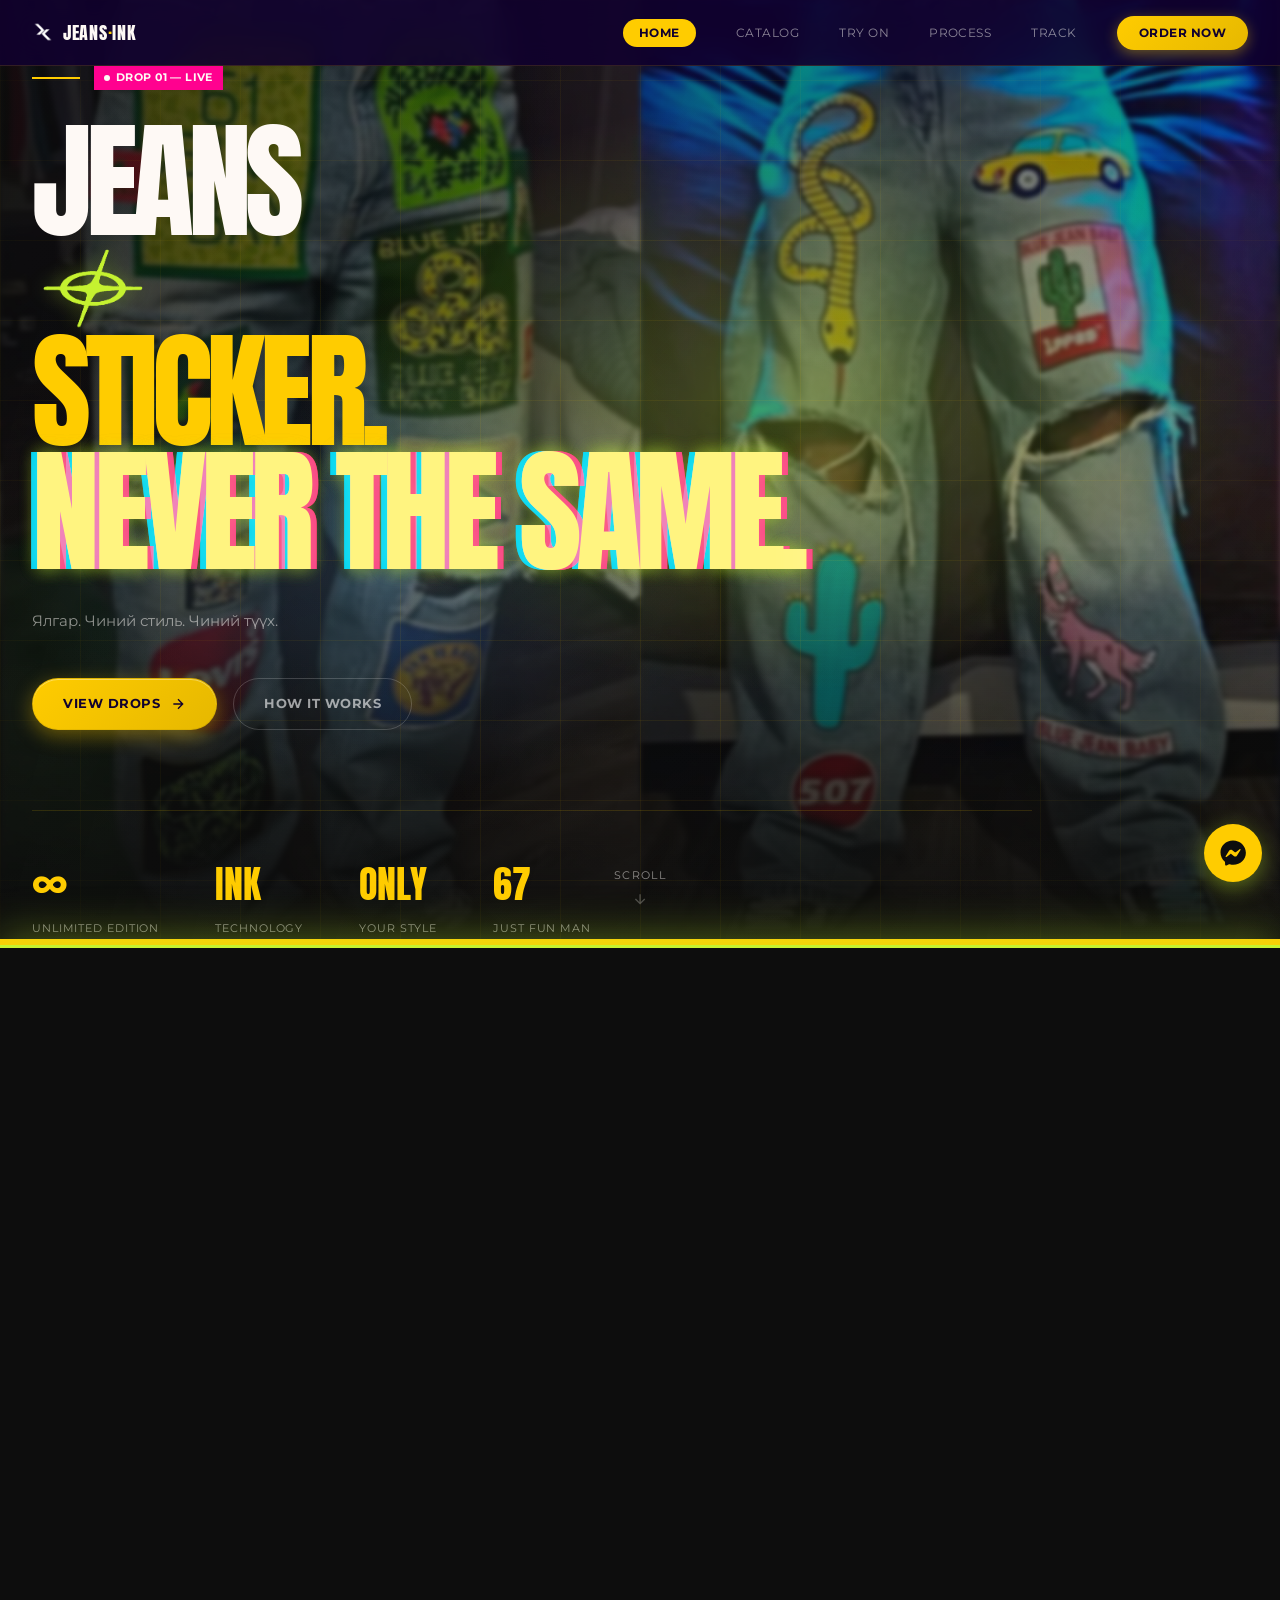
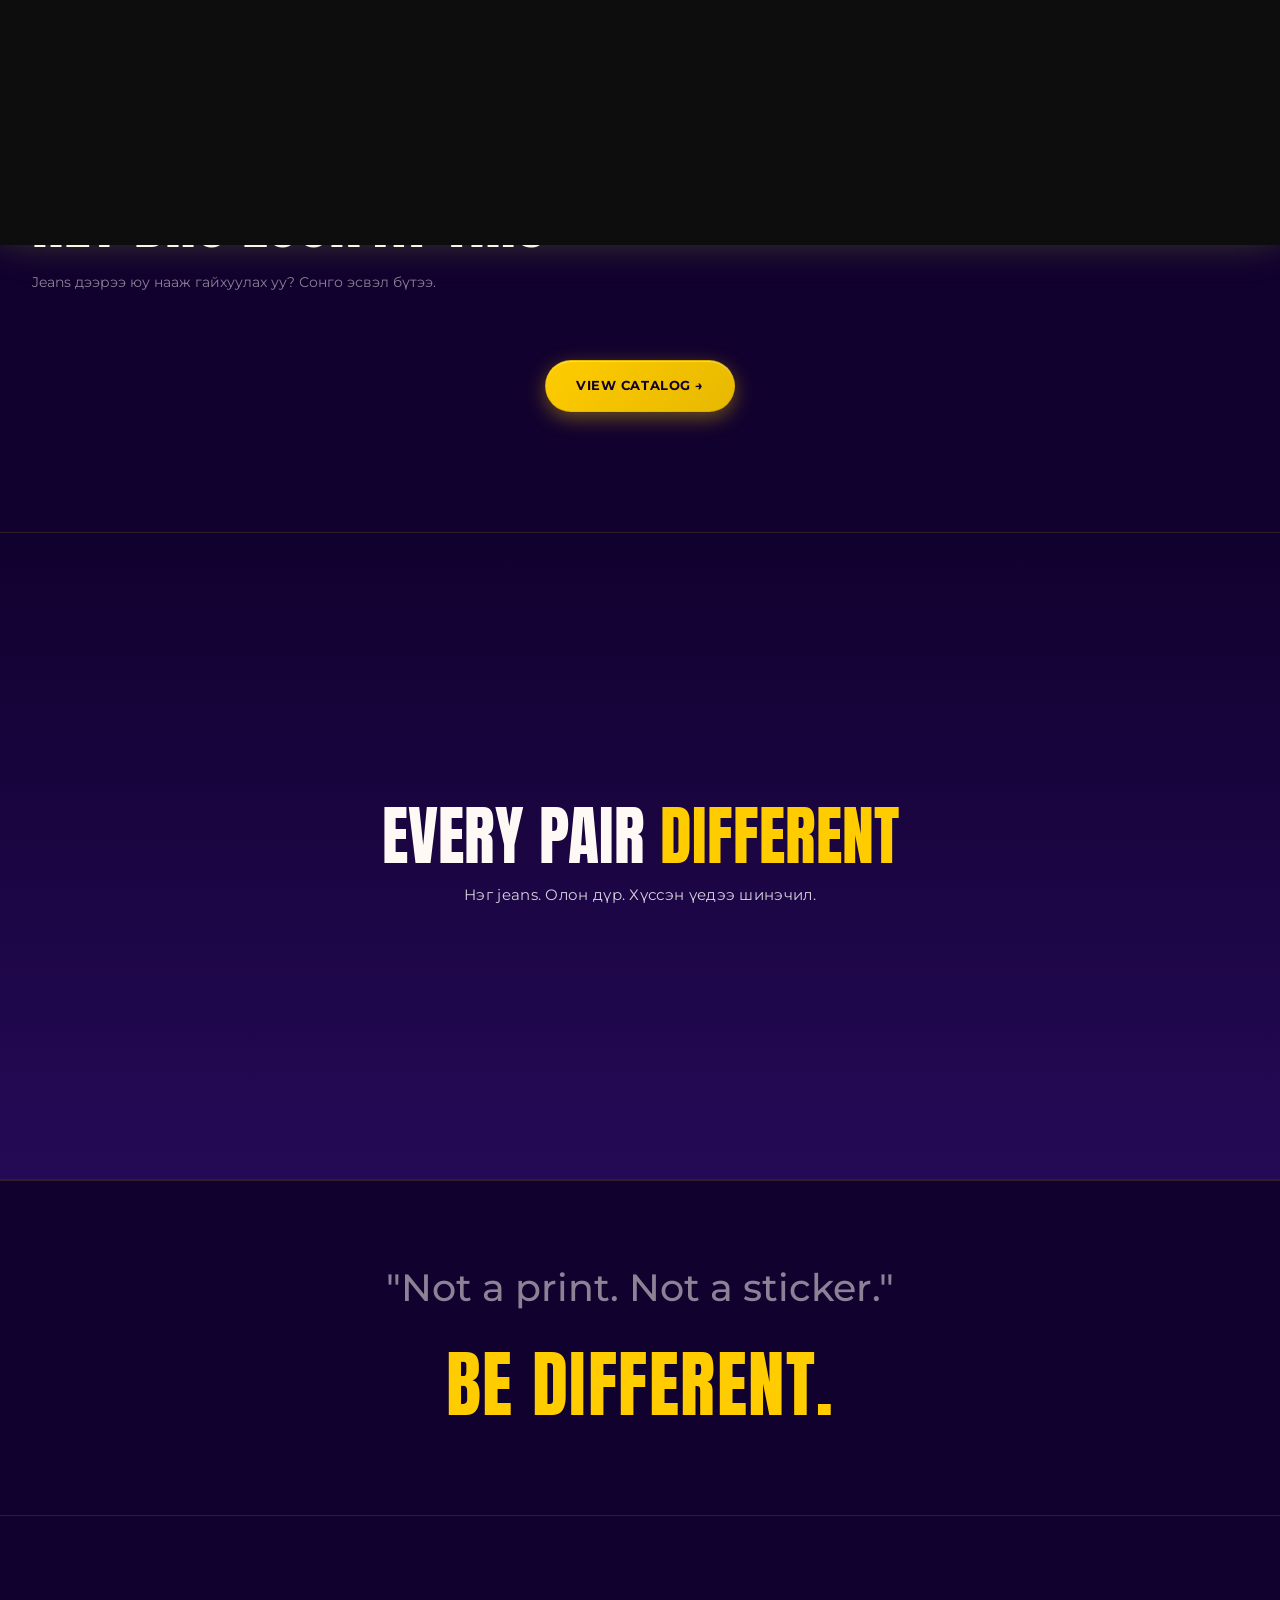
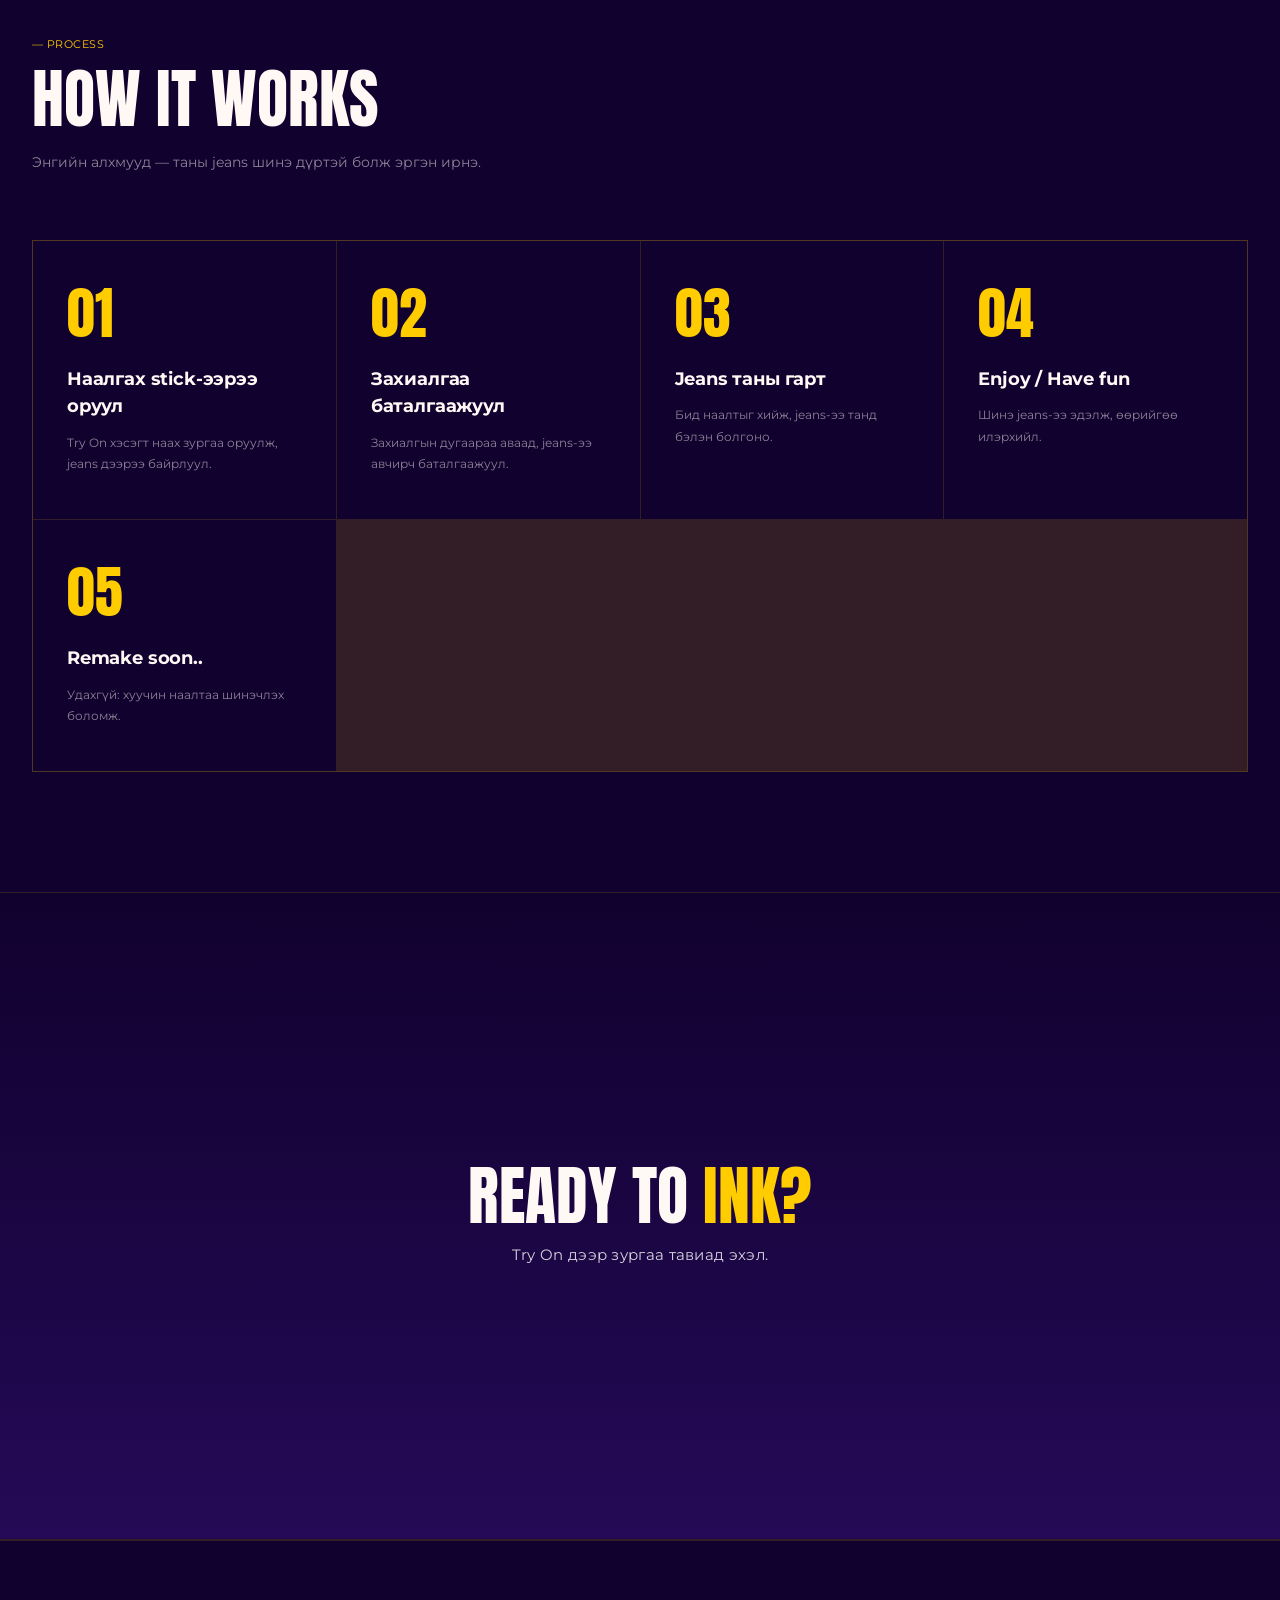
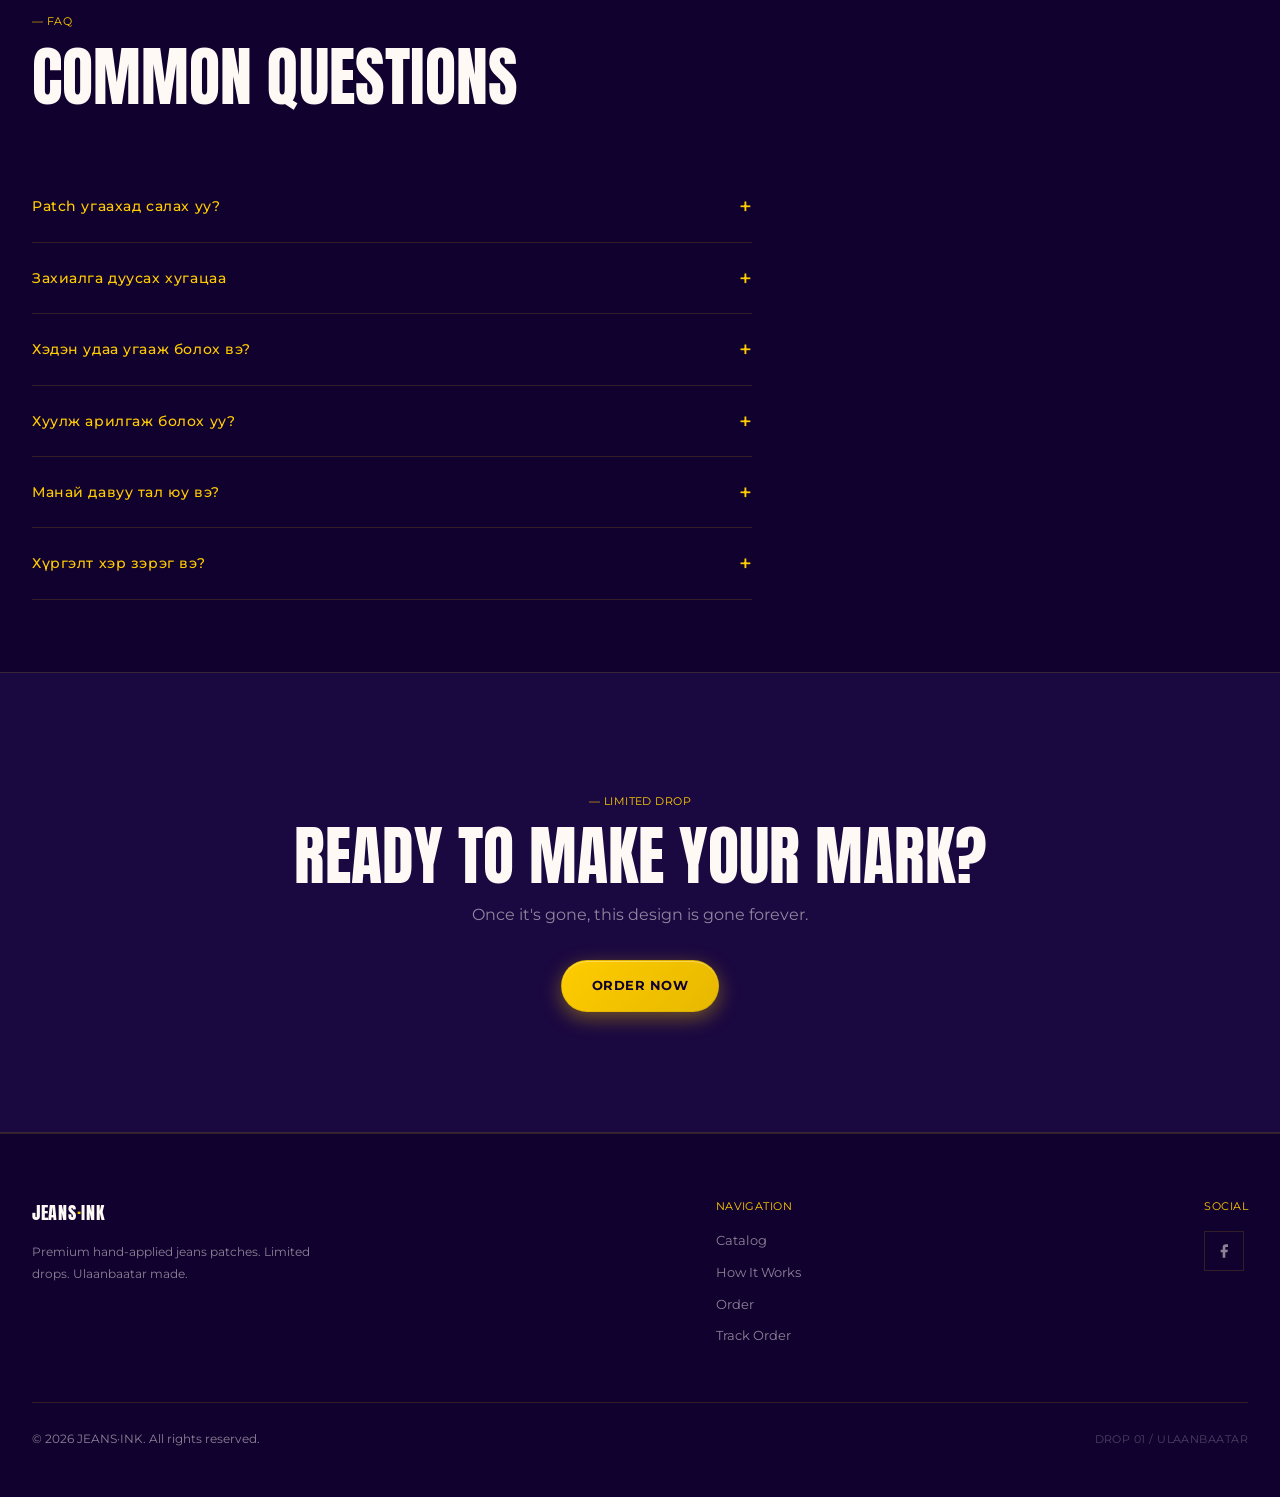
==== commit abaf1e9f: "feat: 3D is the Try On · new pricing · custom design service · retire 2D - Pricing → A4 49,000₮ / A3" ====
--- a/index.html
+++ b/index.html
@@ -3,7 +3,7 @@
 <head>
   <meta charset="UTF-8">
   <meta name="viewport" content="width=device-width, initial-scale=1.0">
-  <meta name="description" content="Өөрийн jeans дээрээ премиум наалт (patch). Нэг jeans, мянган дүр. A4 29,000₮ / A3 49,000₮. Улаанбаатар.">
+  <meta name="description" content="Өөрийн jeans дээрээ премиум наалт (patch). Нэг jeans, мянган дүр. A4 49,000₮ / A3 79,000₮. Улаанбаатар.">
   <meta property="og:type" content="website">
   <meta property="og:site_name" content="JEANS·INK">
   <meta property="og:title" content="JEANS·INK — Premium jeans patches">
@@ -231,7 +231,7 @@
     <ul class="nav-links">
       <li><a href="index.html">Home</a></li>
       <li><a href="catalog.html">Catalog</a></li>
-      <li><a href="mockup.html">Try On</a></li>
+      <li><a href="3d.html">Try On</a></li>
       <li><a href="how-it-works.html">Process</a></li>
       <li><a href="track.html">Track</a></li>
       <li><a href="order.html" class="nav-cta">Order Now</a></li>
@@ -244,7 +244,7 @@
 <div class="nav-mobile" id="navMobile">
   <a href="index.html">Home</a>
   <a href="catalog.html">Catalog</a>
-  <a href="mockup.html">Try On</a>
+  <a href="3d.html">Try On</a>
   <a href="how-it-works.html">Process</a>
   <a href="track.html">Track Order</a>
   <a href="order.html">Order Now →</a>
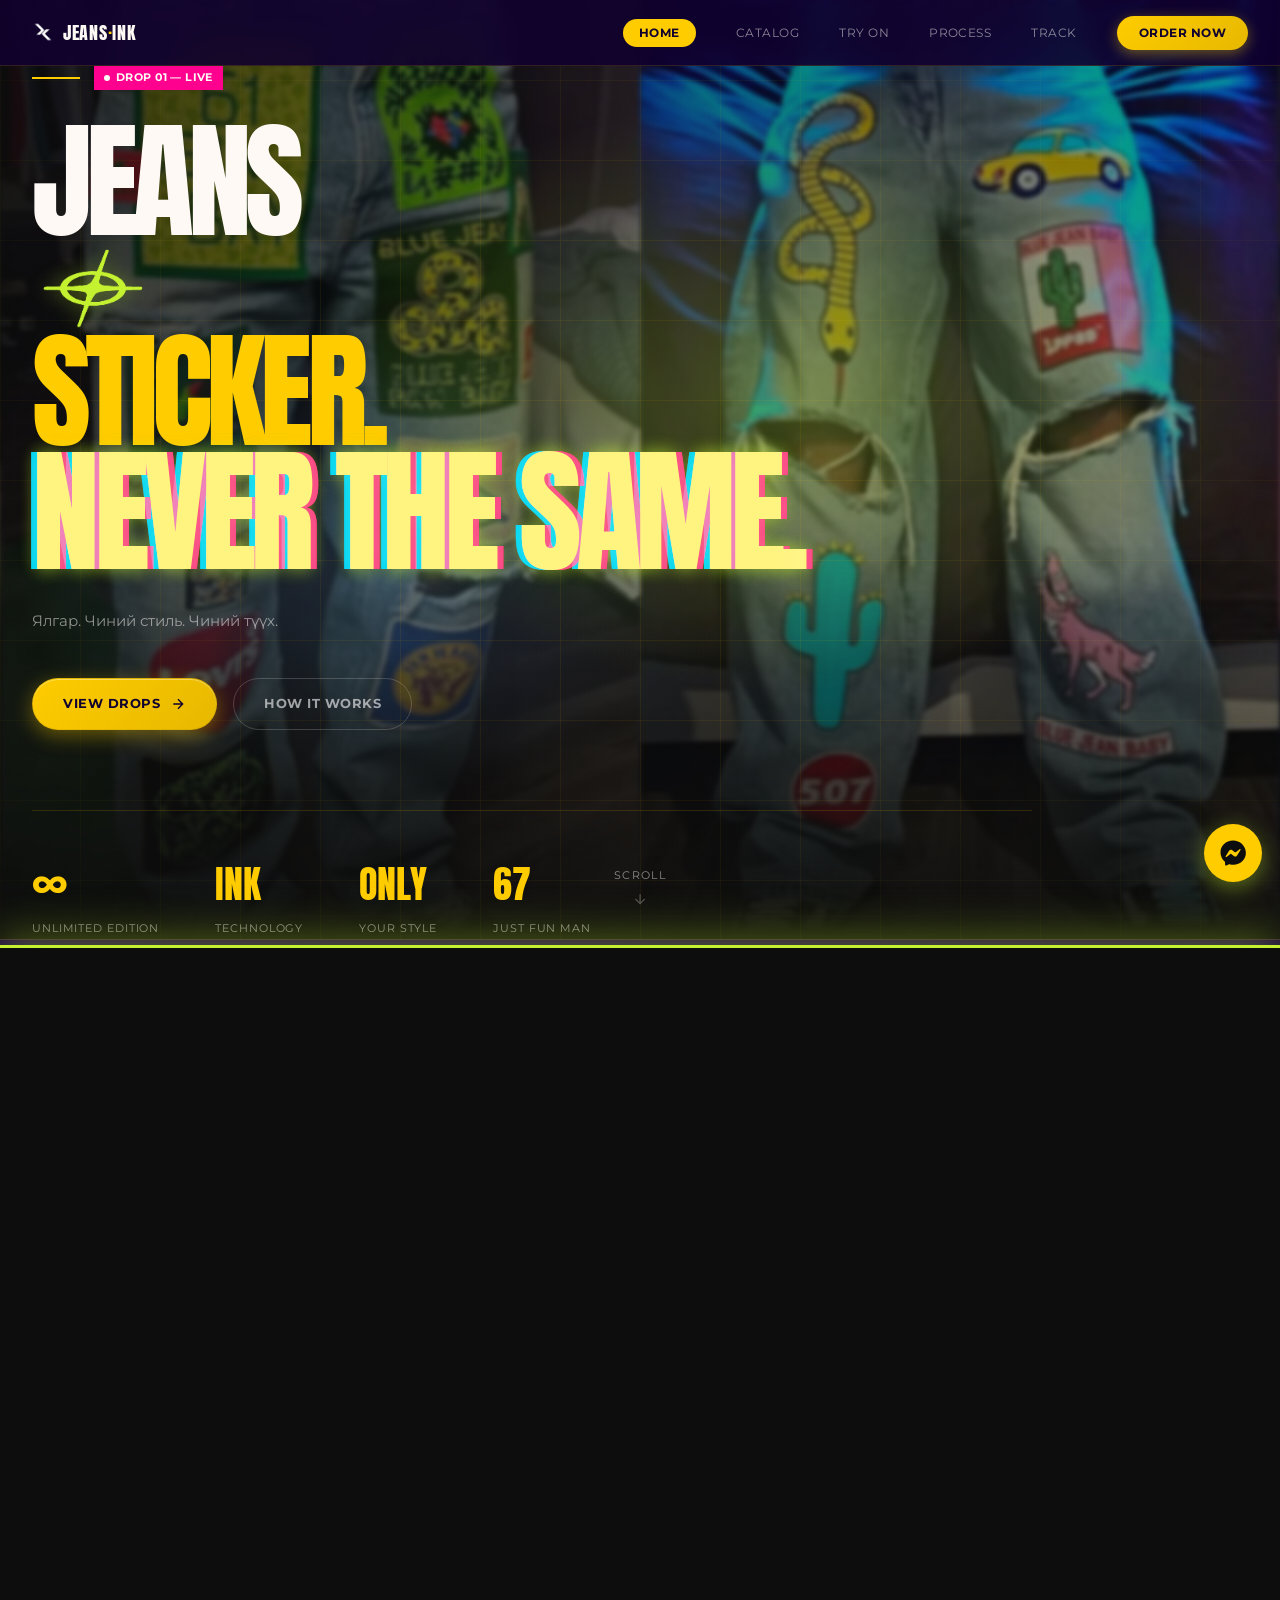
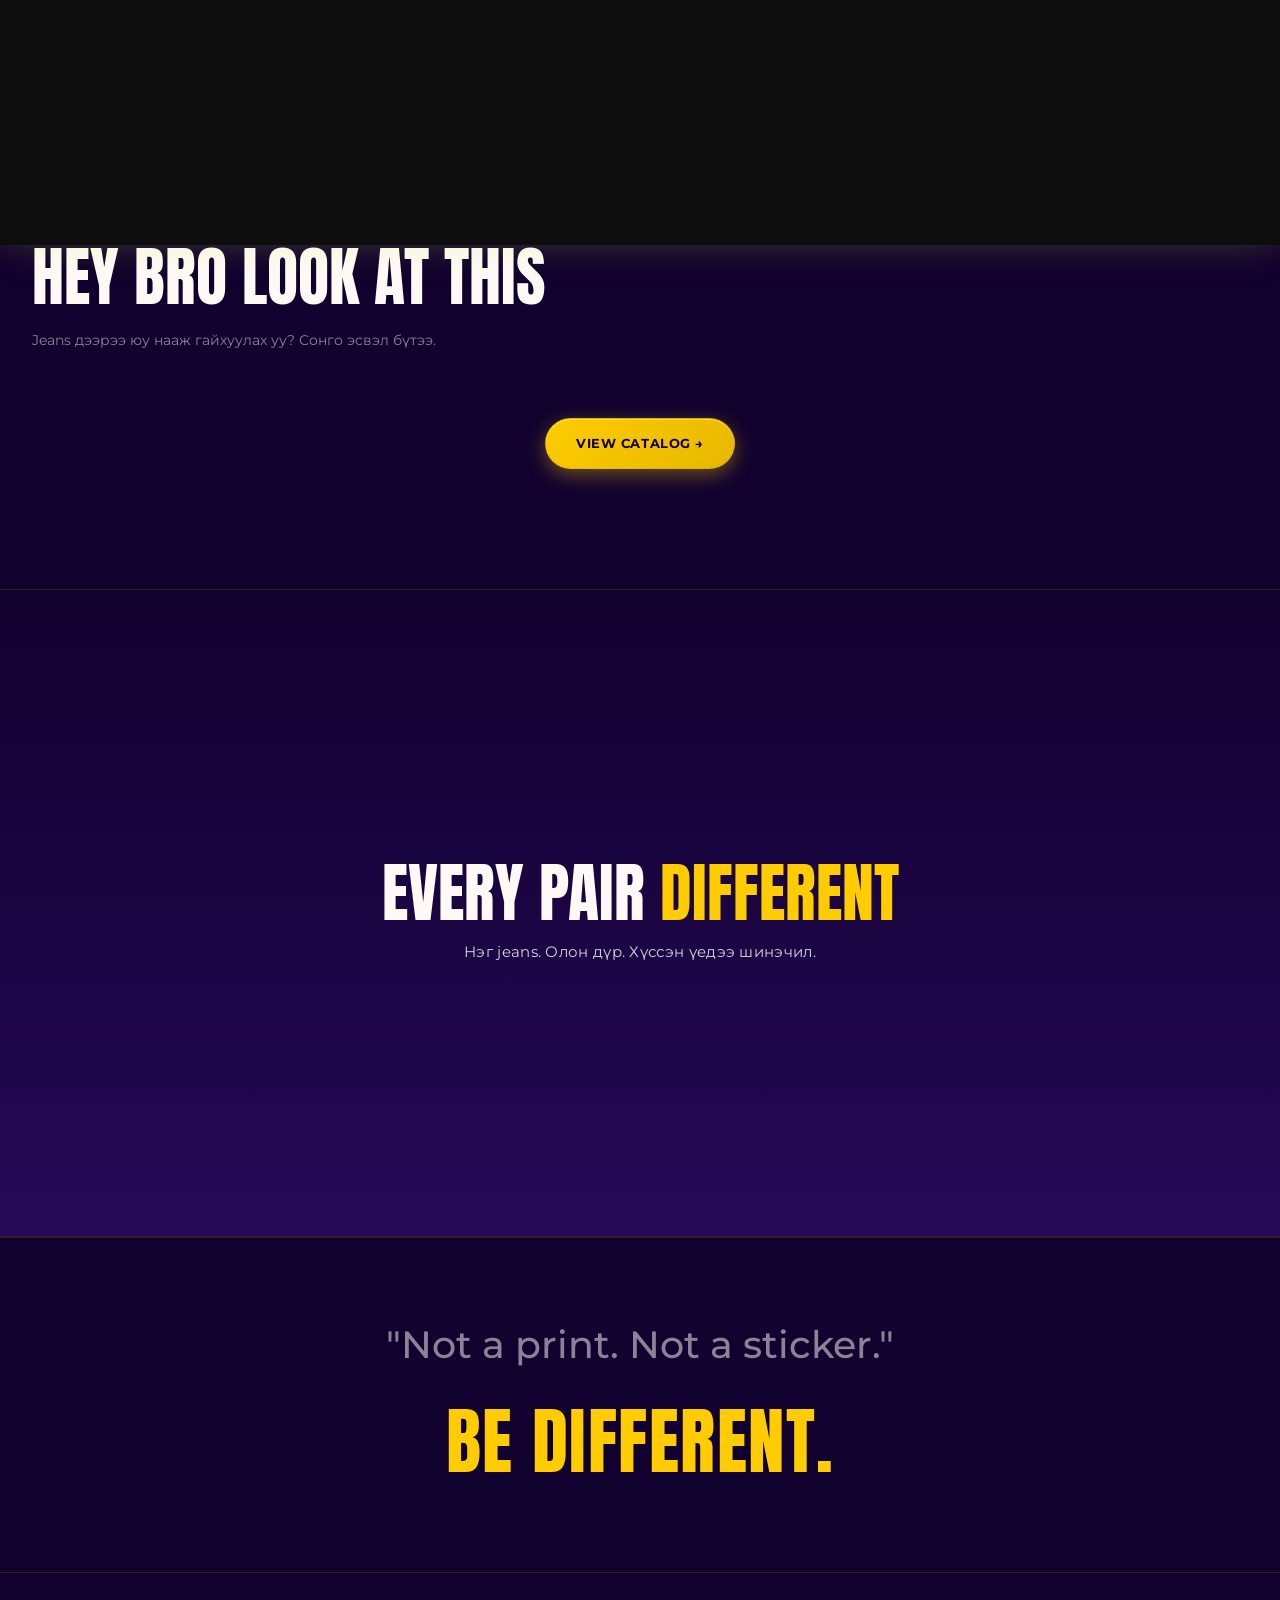
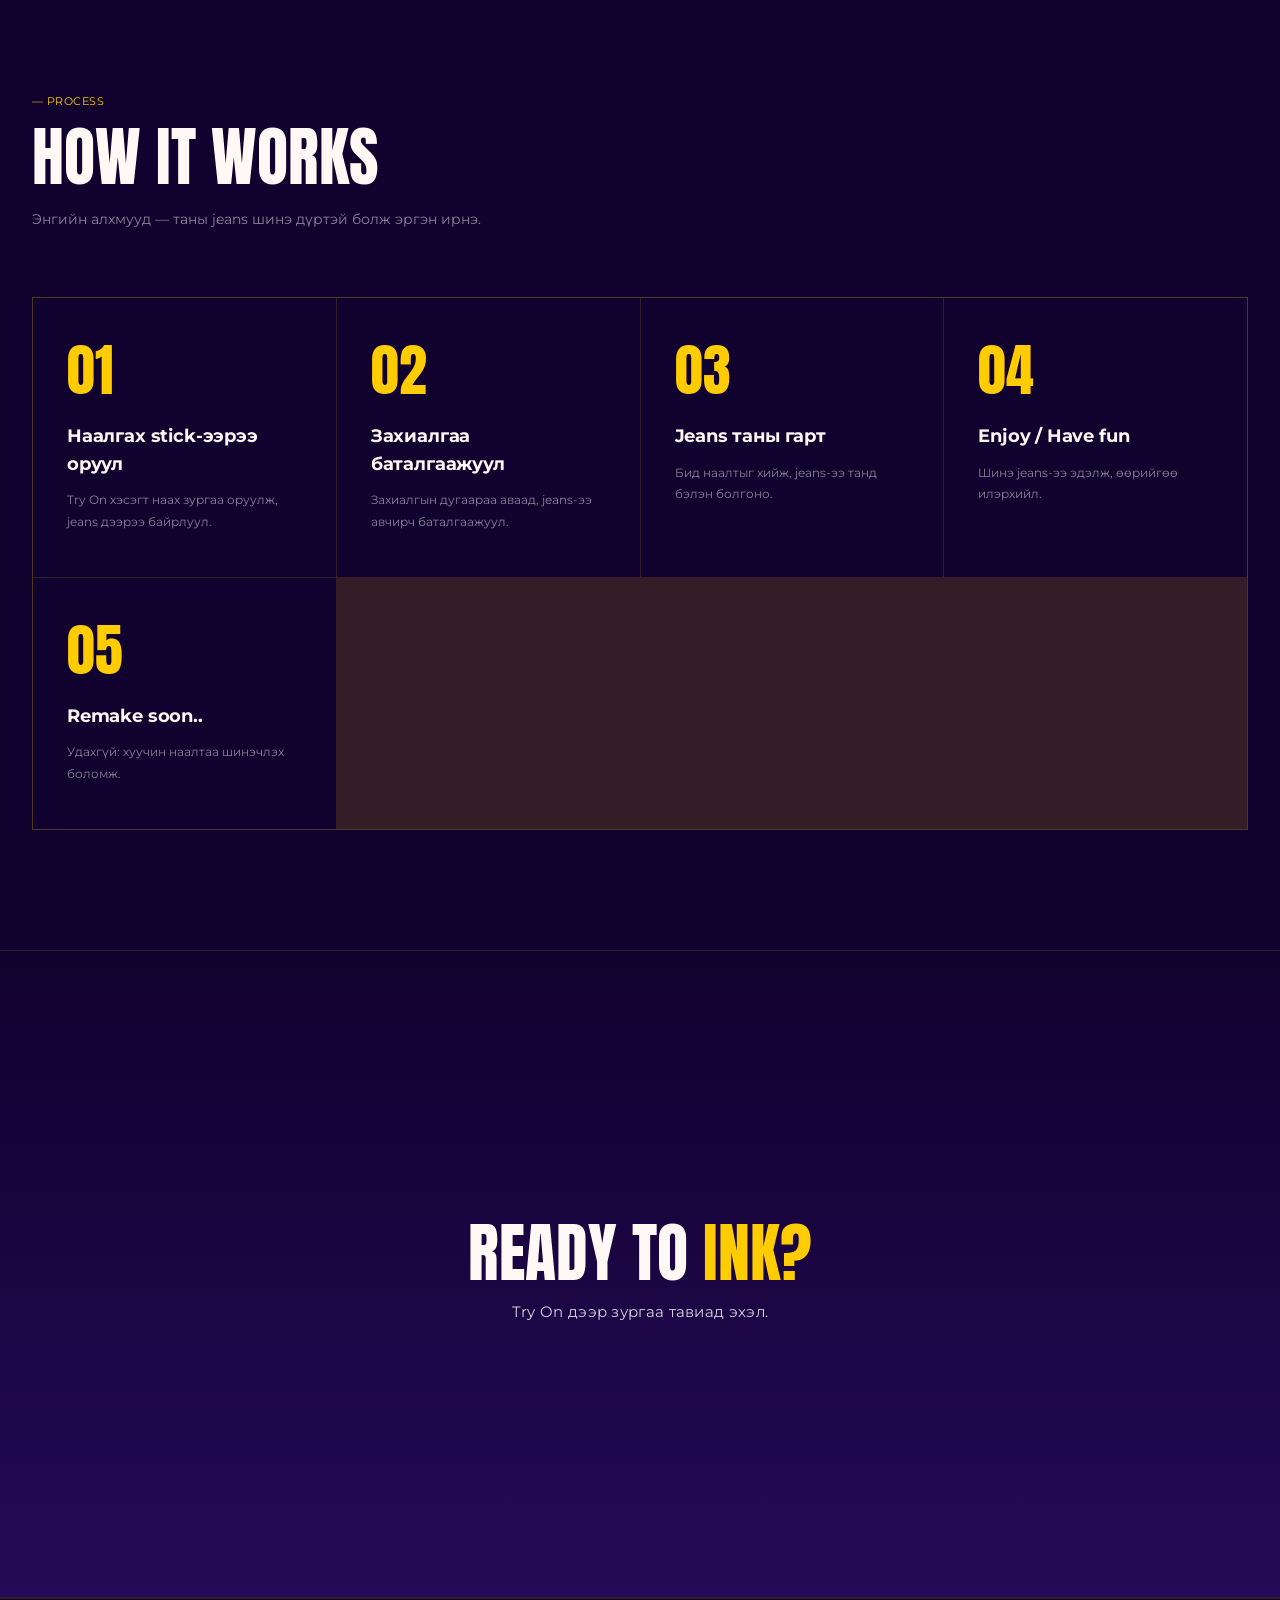
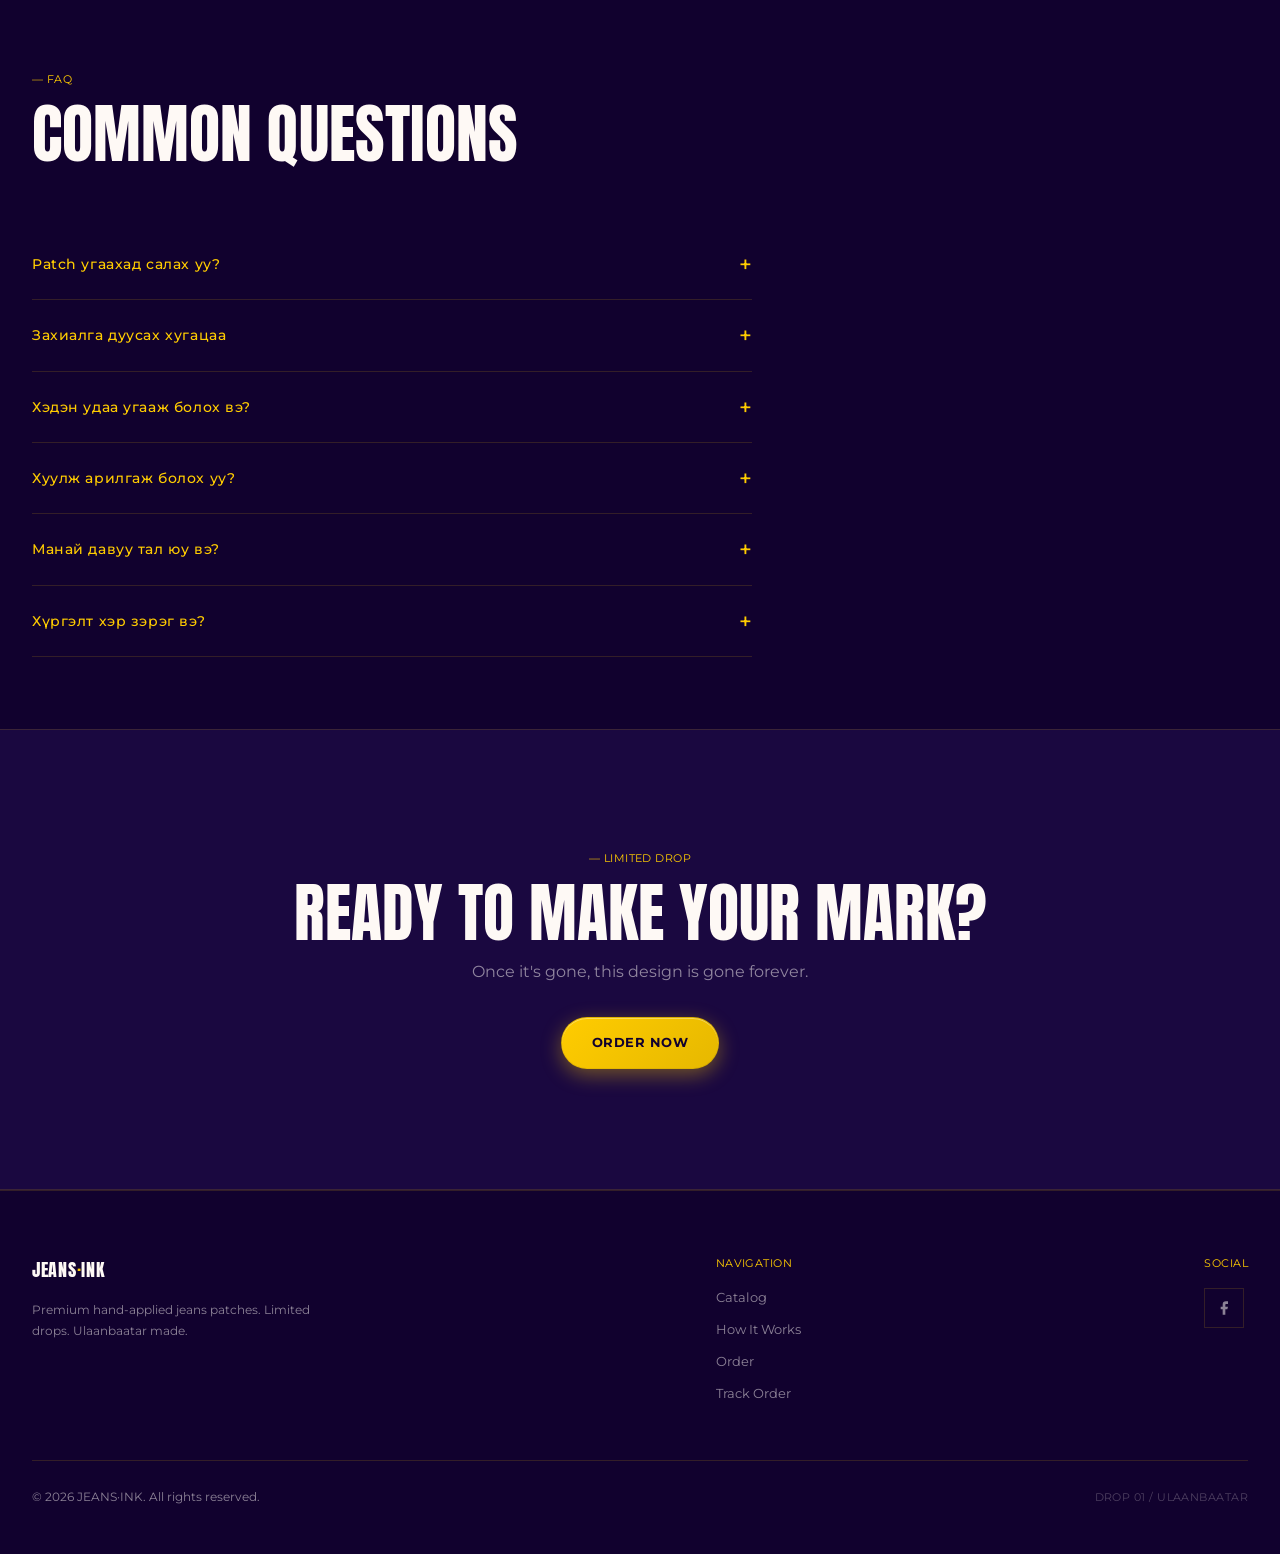
==== commit 6c5ad7e1: "feat: price calculator + trust bar + catalog→3D handoff Competitor research (Ninja Patches, GS-JJ) →" ====
--- a/index.html
+++ b/index.html
@@ -304,6 +304,16 @@
   </div>
 </section>
 
+<!-- ── TRUST BAR ── -->
+<div style="background:var(--bg-2);border-top:1px solid var(--border);border-bottom:1px solid var(--border)">
+  <div class="container" style="display:flex;flex-wrap:wrap;justify-content:center;gap:14px 34px;padding:18px 0;font-family:'Montserrat',sans-serif;font-size:.78rem">
+    <span style="display:flex;align-items:center;gap:8px;color:var(--text-muted)"><b style="color:var(--accent)">⚡</b> 2–3 хоногт бэлэн</span>
+    <span style="display:flex;align-items:center;gap:8px;color:var(--text-muted)"><b style="color:var(--accent)">🌊</b> 50+ угаалга тэсвэртэй</span>
+    <span style="display:flex;align-items:center;gap:8px;color:var(--text-muted)"><b style="color:var(--accent)">✋</b> Гар хийц · Улаанбаатар</span>
+    <span style="display:flex;align-items:center;gap:8px;color:var(--text-muted)"><b style="color:var(--accent)">🎯</b> 3D дээр түршиж хар</span>
+  </div>
+</div>
+
 <!-- ── MARQUEE ── -->
 <div class="featured-strip">
   <div class="featured-strip-inner">
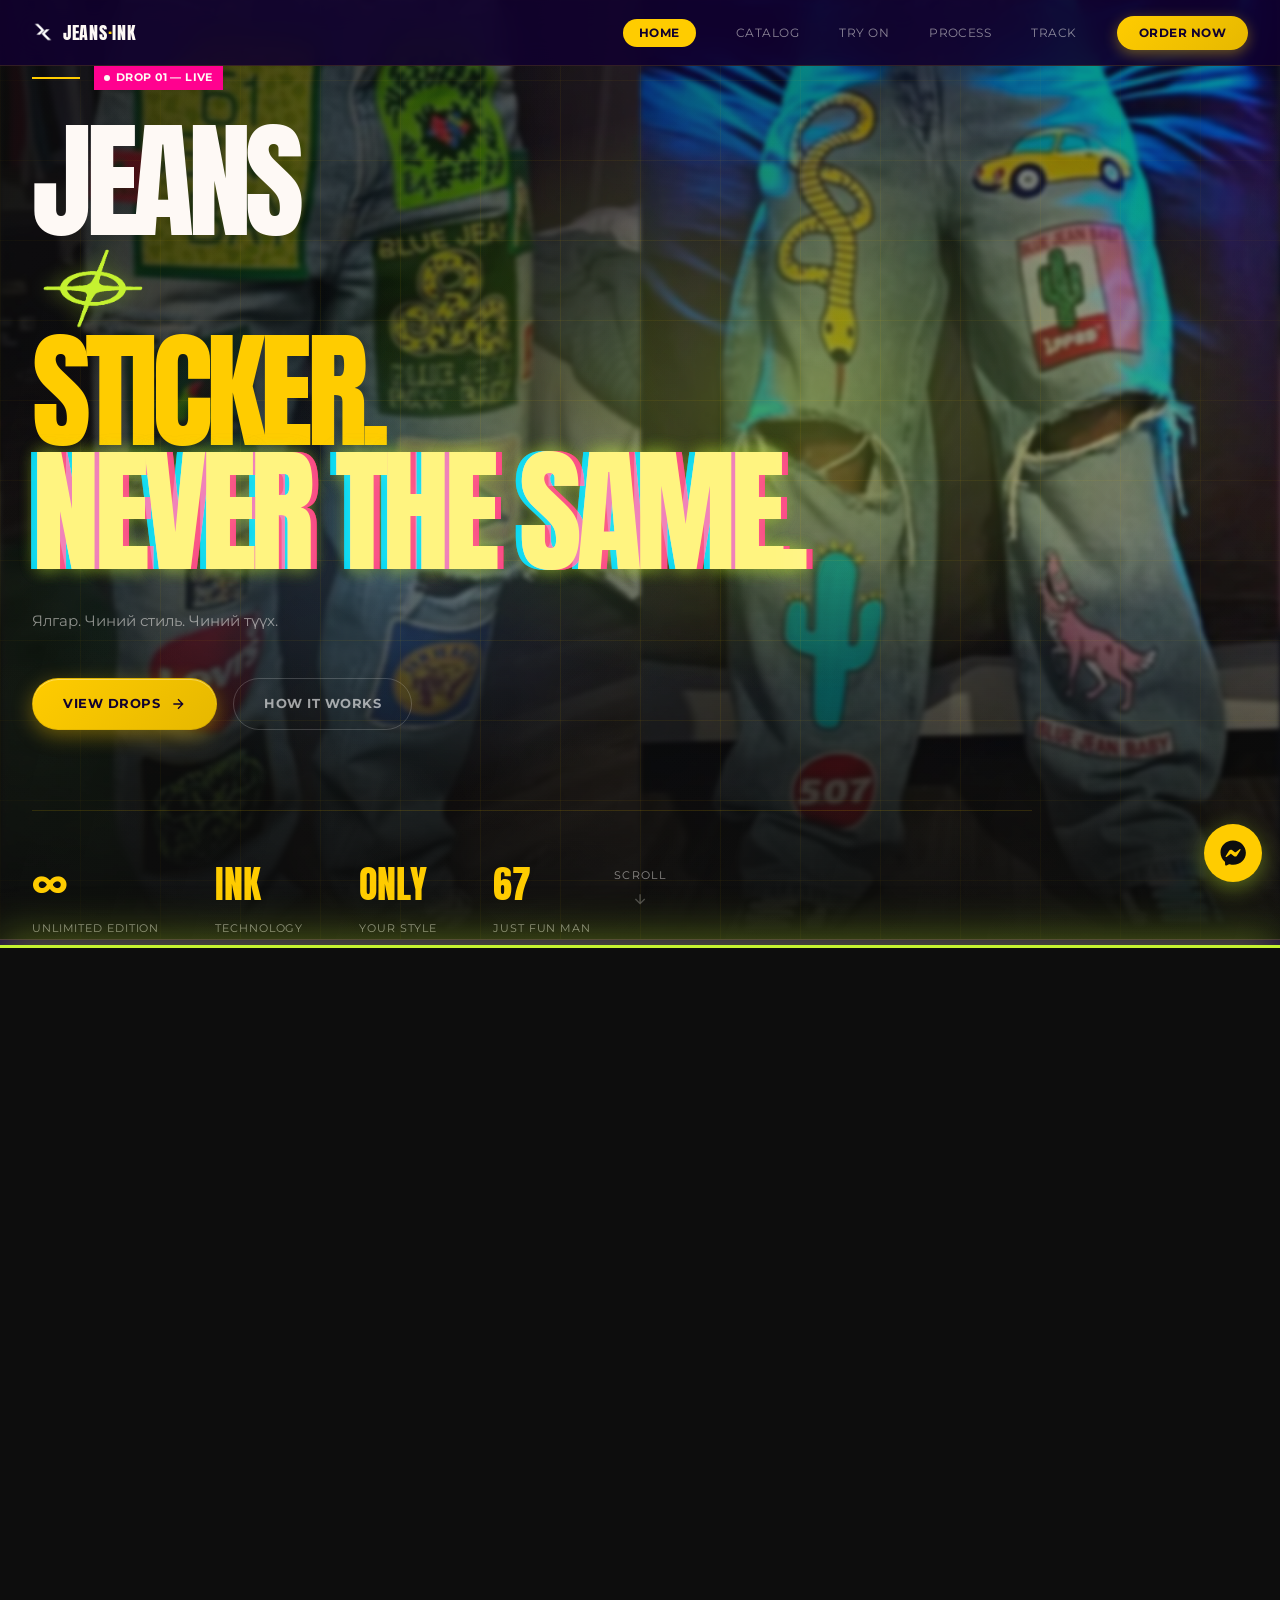
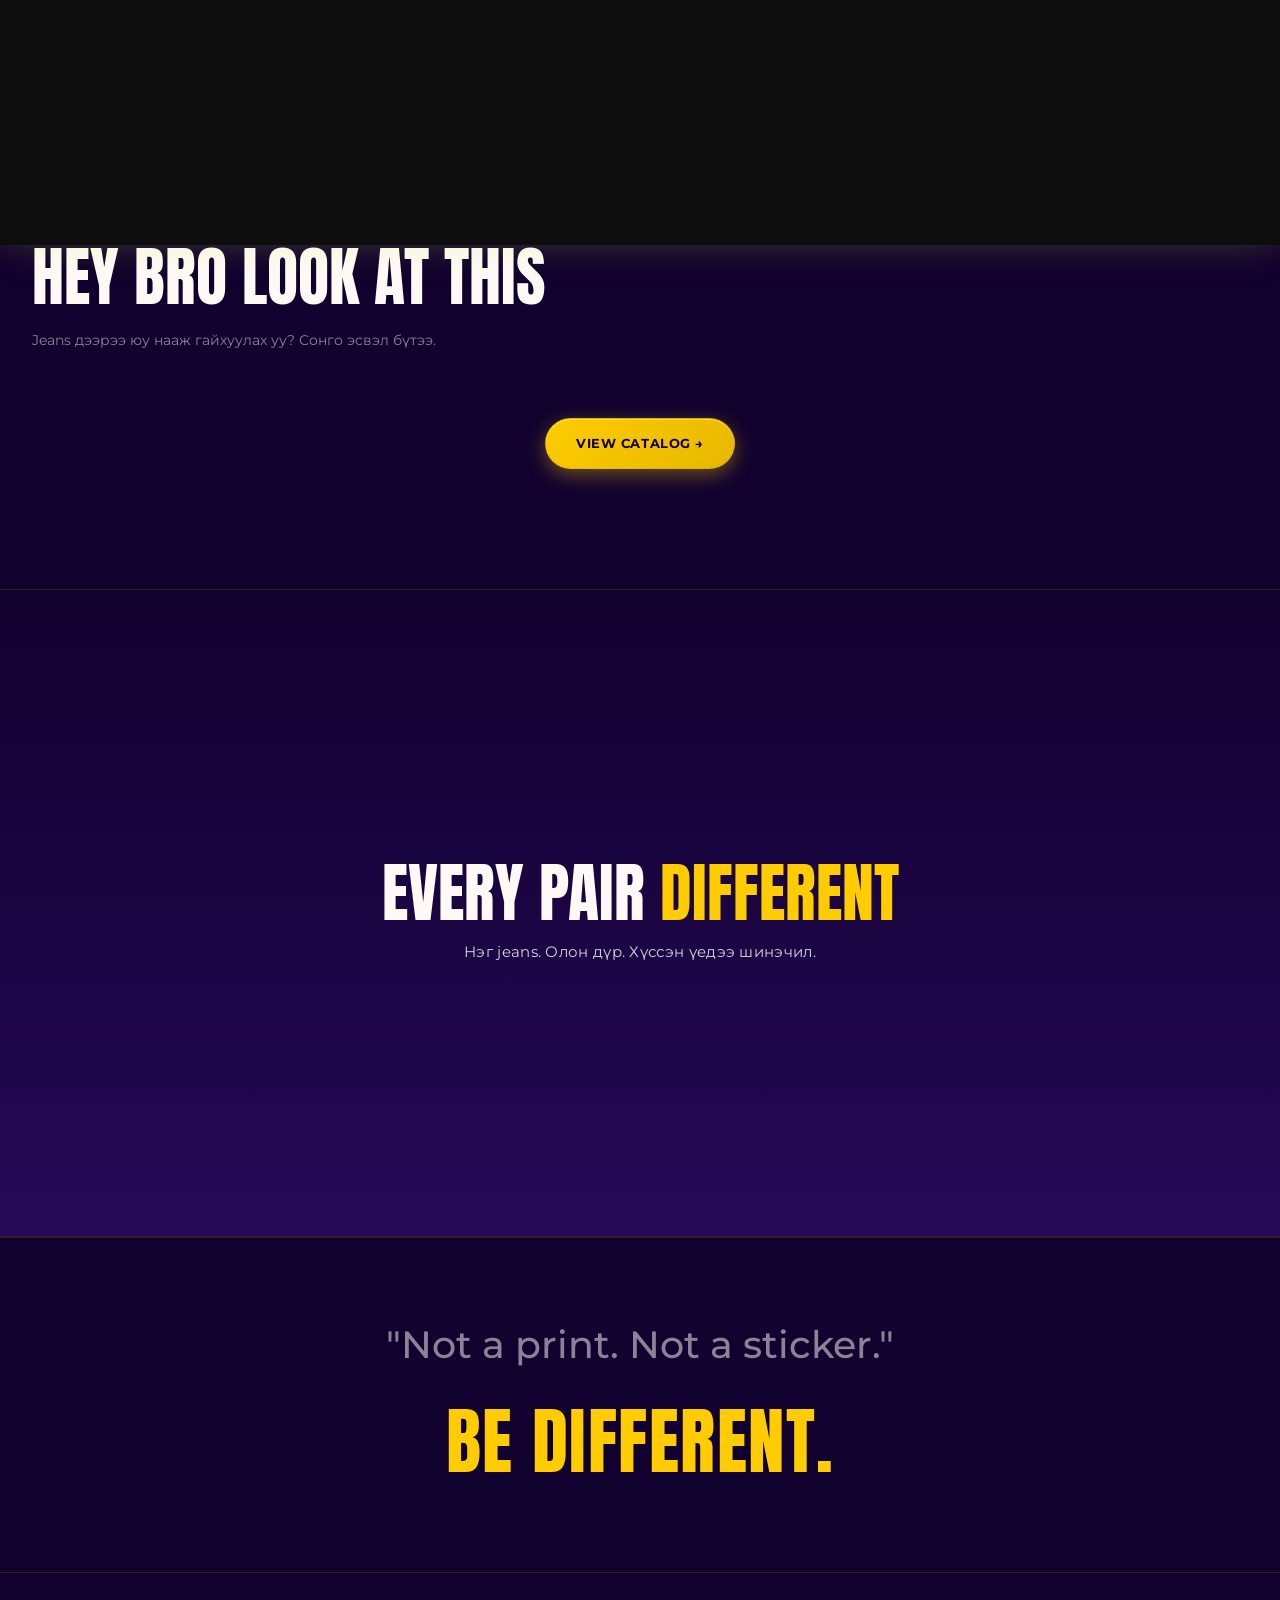
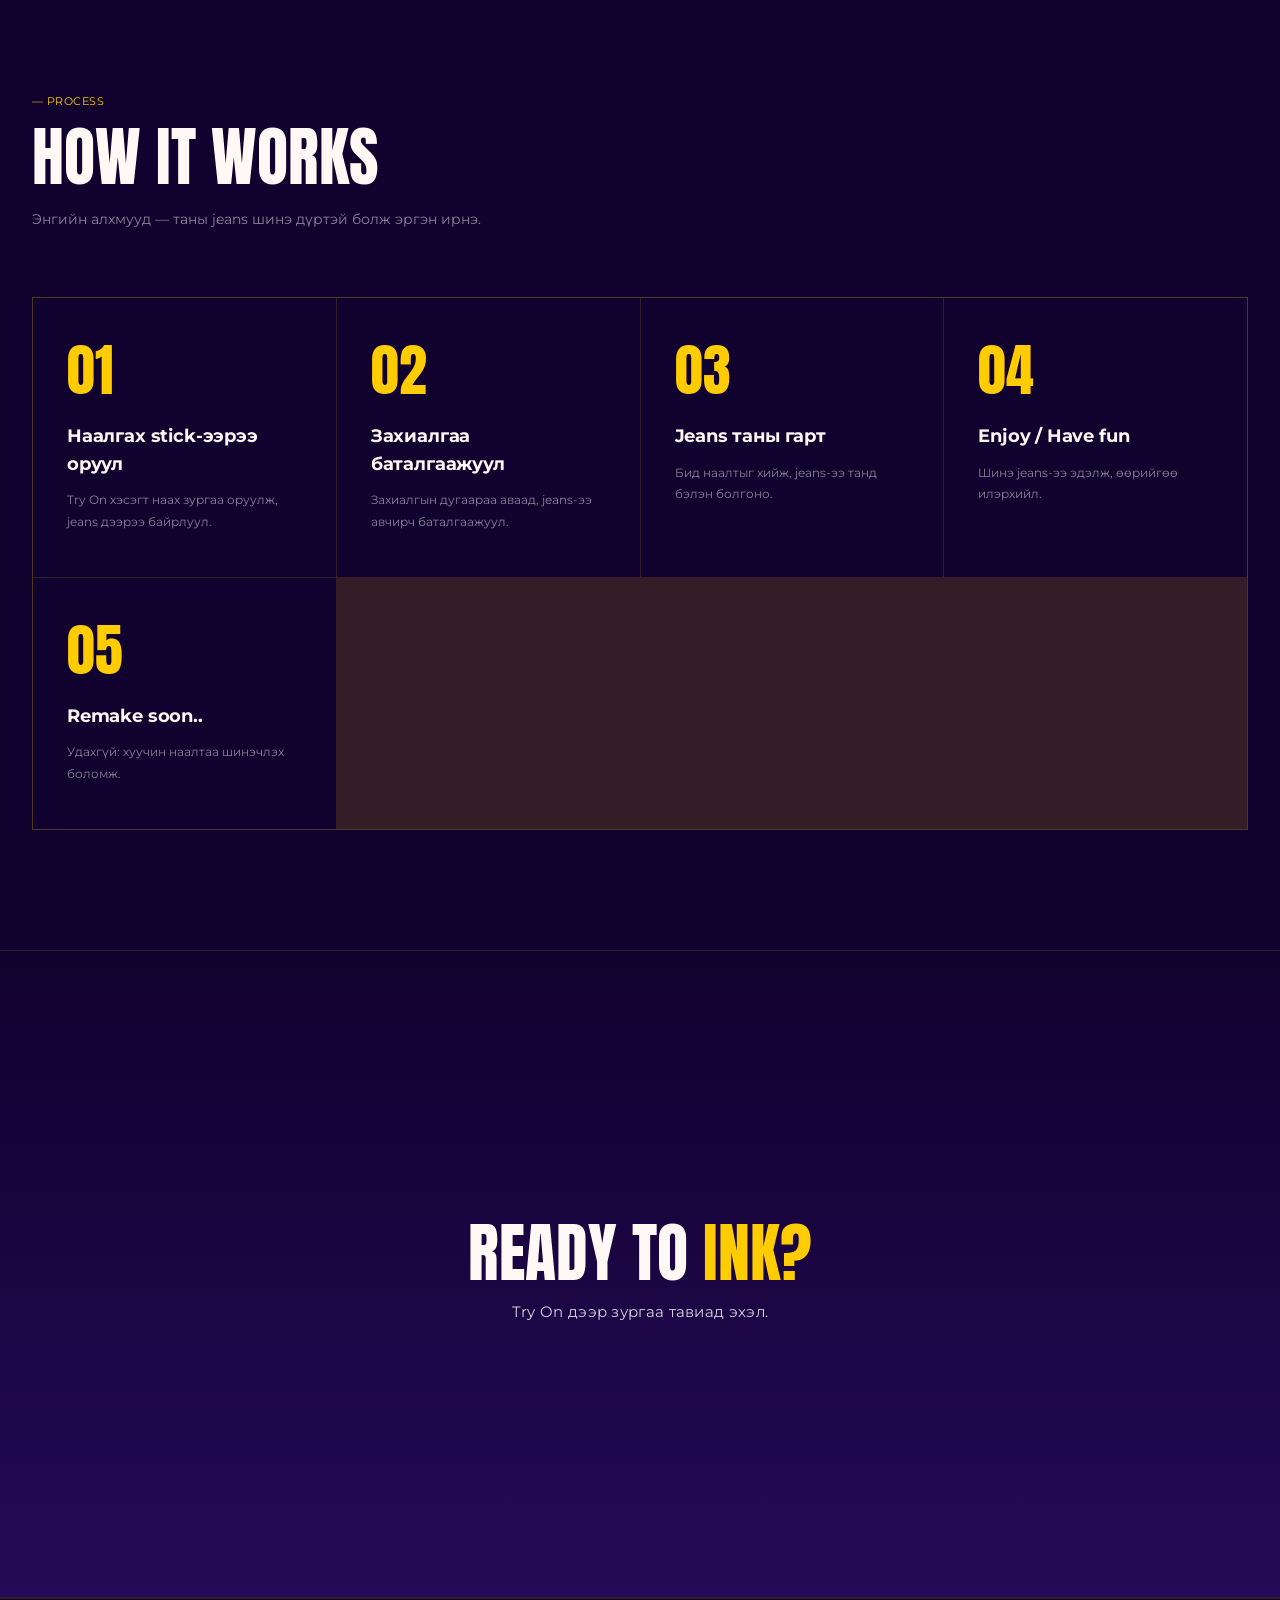
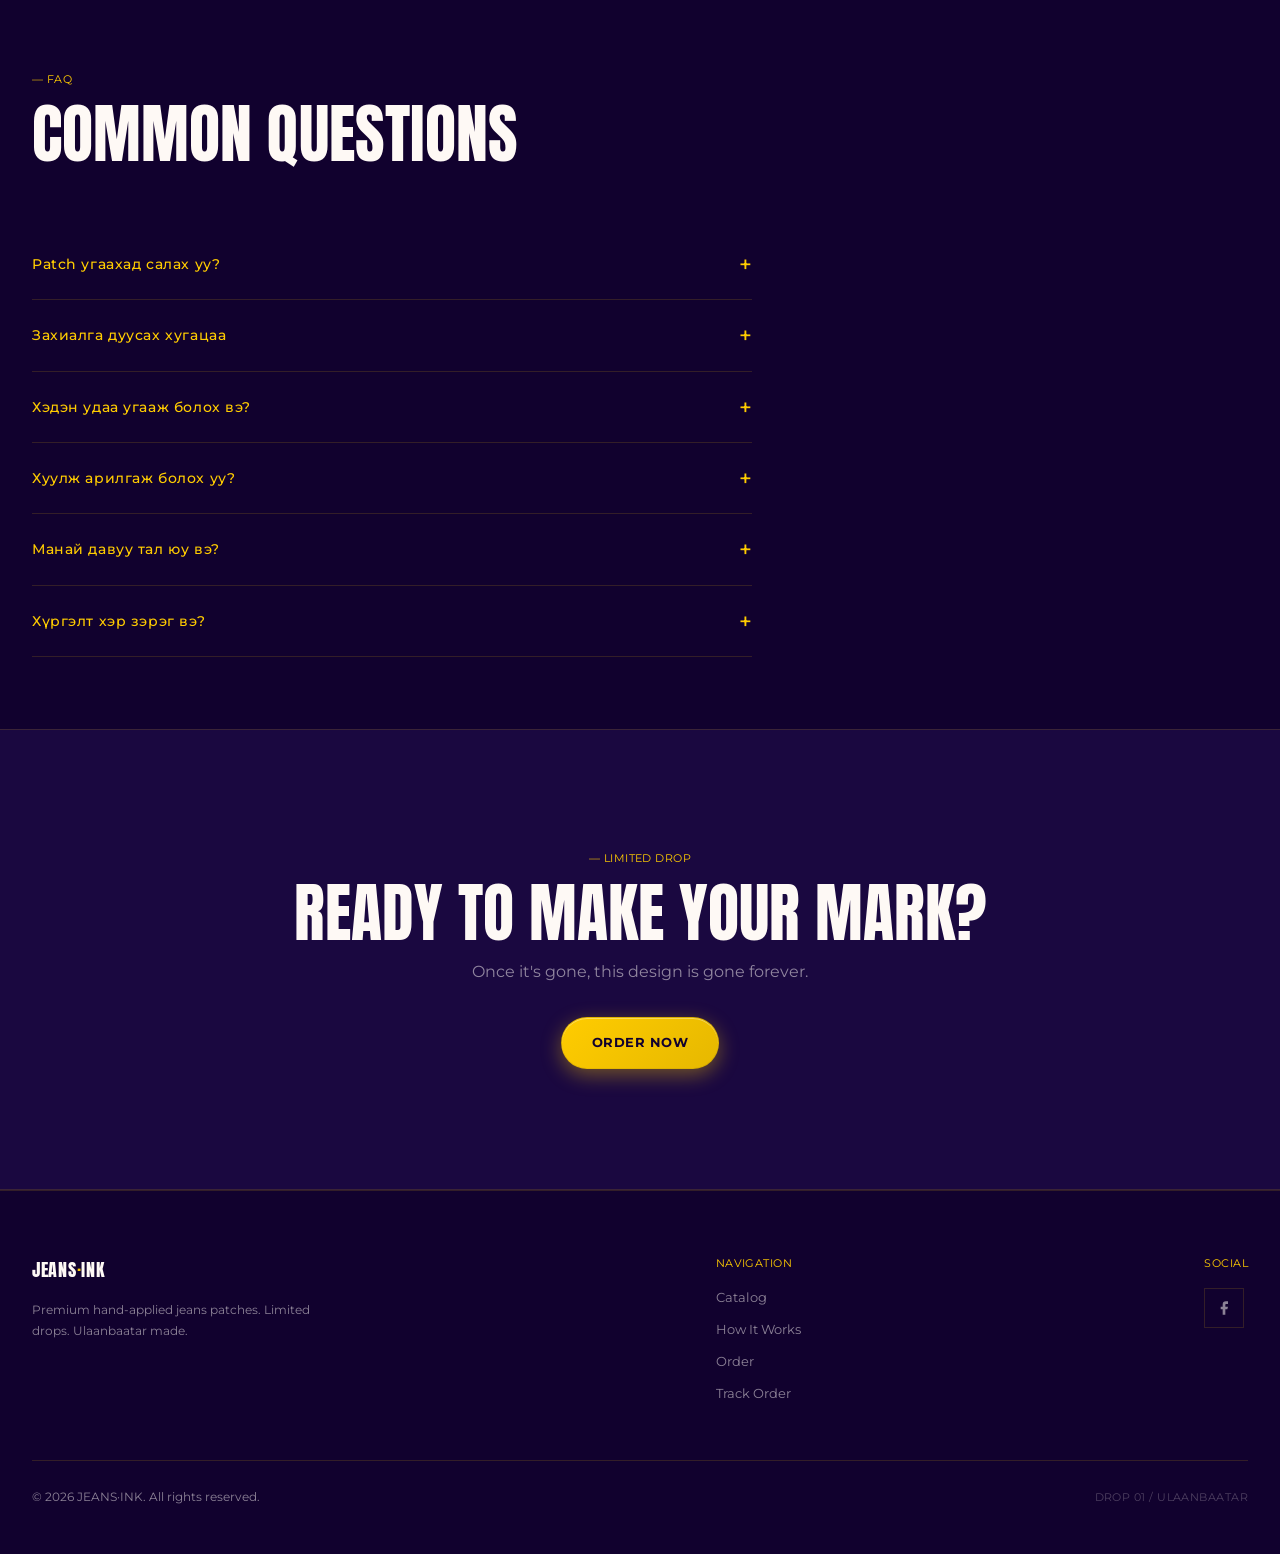
==== commit 7e72744c: "feat: Lightfall animated light-streak overlay on the hero - Vanilla port of React Bits <Lightfall/> " ====
--- a/index.html
+++ b/index.html
@@ -16,7 +16,7 @@
   <meta name="theme-color" content="#0D0D0D">
   <title>JEANS INK — Premium Jeans Patch | UB</title>
   <meta name="description" content="Limited edition jeans patches. Hand-applied. Made in Ulaanbaatar.">
-  <link rel="stylesheet" href="css/style.css?v=17">
+  <link rel="stylesheet" href="css/style.css?v=18">
   <style>
     /* Home-specific extras */
     .featured-strip {
@@ -145,6 +145,12 @@
     }
     @keyframes heroGlow { 0%,100%{ opacity:.55 } 50%{ opacity:1 } }
     .hero-bg-grid { z-index:0; }
+    /* Lightfall animated overlay — keeps the photo, streaks glow on top */
+    .hero-lightfall { position:absolute; inset:0; z-index:1; pointer-events:none;
+      mix-blend-mode:screen; }
+    .hero-lightfall canvas { width:100%; height:100%; display:block; }
+    .hero .container { position:relative; z-index:2; }   /* content above the overlay */
+    @media (max-width:768px) { .hero-lightfall { display:none; } }  /* perf: off on phones */
     /* Утсанд босоо crop ашиглах */
     @media (max-width:600px) {
       .hero-bg-img::before { background-image:url('assets/tete.webp?v=2'); filter: blur(2px) brightness(0.9) saturate(1.22); }
@@ -254,6 +260,7 @@
 <section class="hero">
   <div class="hero-bg-img"><div class="hero-glow"></div></div>
   <div class="hero-bg-grid"></div>
+  <div class="hero-lightfall" id="heroLightfall"></div>
   <div class="container">
     <div class="hero-content">
       <div class="hero-eyebrow">
@@ -531,5 +538,6 @@
 </footer>
 
 <script src="js/main.js?v=5"></script>
+<script type="module" src="js/lightfall.js?v=1"></script>
 </body>
 </html>
--- a/css/style.css
+++ b/css/style.css
@@ -473,3 +473,22 @@
 @media (max-width: 768px) {
   .imgband { background-attachment: scroll; min-height: 56vh; }
 }
+
+/* ============================================
+   MOBILE PERFORMANCE — drop GPU-heavy effects on phones
+   (blur / backdrop-filter / continuous hero animations cause jank)
+   ============================================ */
+@media (max-width: 768px) {
+  .nav { backdrop-filter: none !important; -webkit-backdrop-filter: none !important;
+    background: var(--bg) !important; }
+  .select-bar { backdrop-filter: none !important; -webkit-backdrop-filter: none !important;
+    background: rgba(13,13,13,0.97) !important; }
+  /* hero: kill animated blur ken-burns, glitch, scan, glow, spin */
+  .hero-bg-img::before { filter: none !important; animation: none !important; }
+  .hero-bg-img .hero-glow { animation: none !important; }
+  .hero-glitch { animation: none !important; text-shadow: none !important; }
+  .hero-glitch::before, .hero-glitch::after { animation: none !important; content: none !important; }
+  .hg-scan { animation: none !important; display: none !important; }
+  .hero-star { animation: none !important; }
+  .featured-strip-inner { animation-duration: 32s; }
+}
